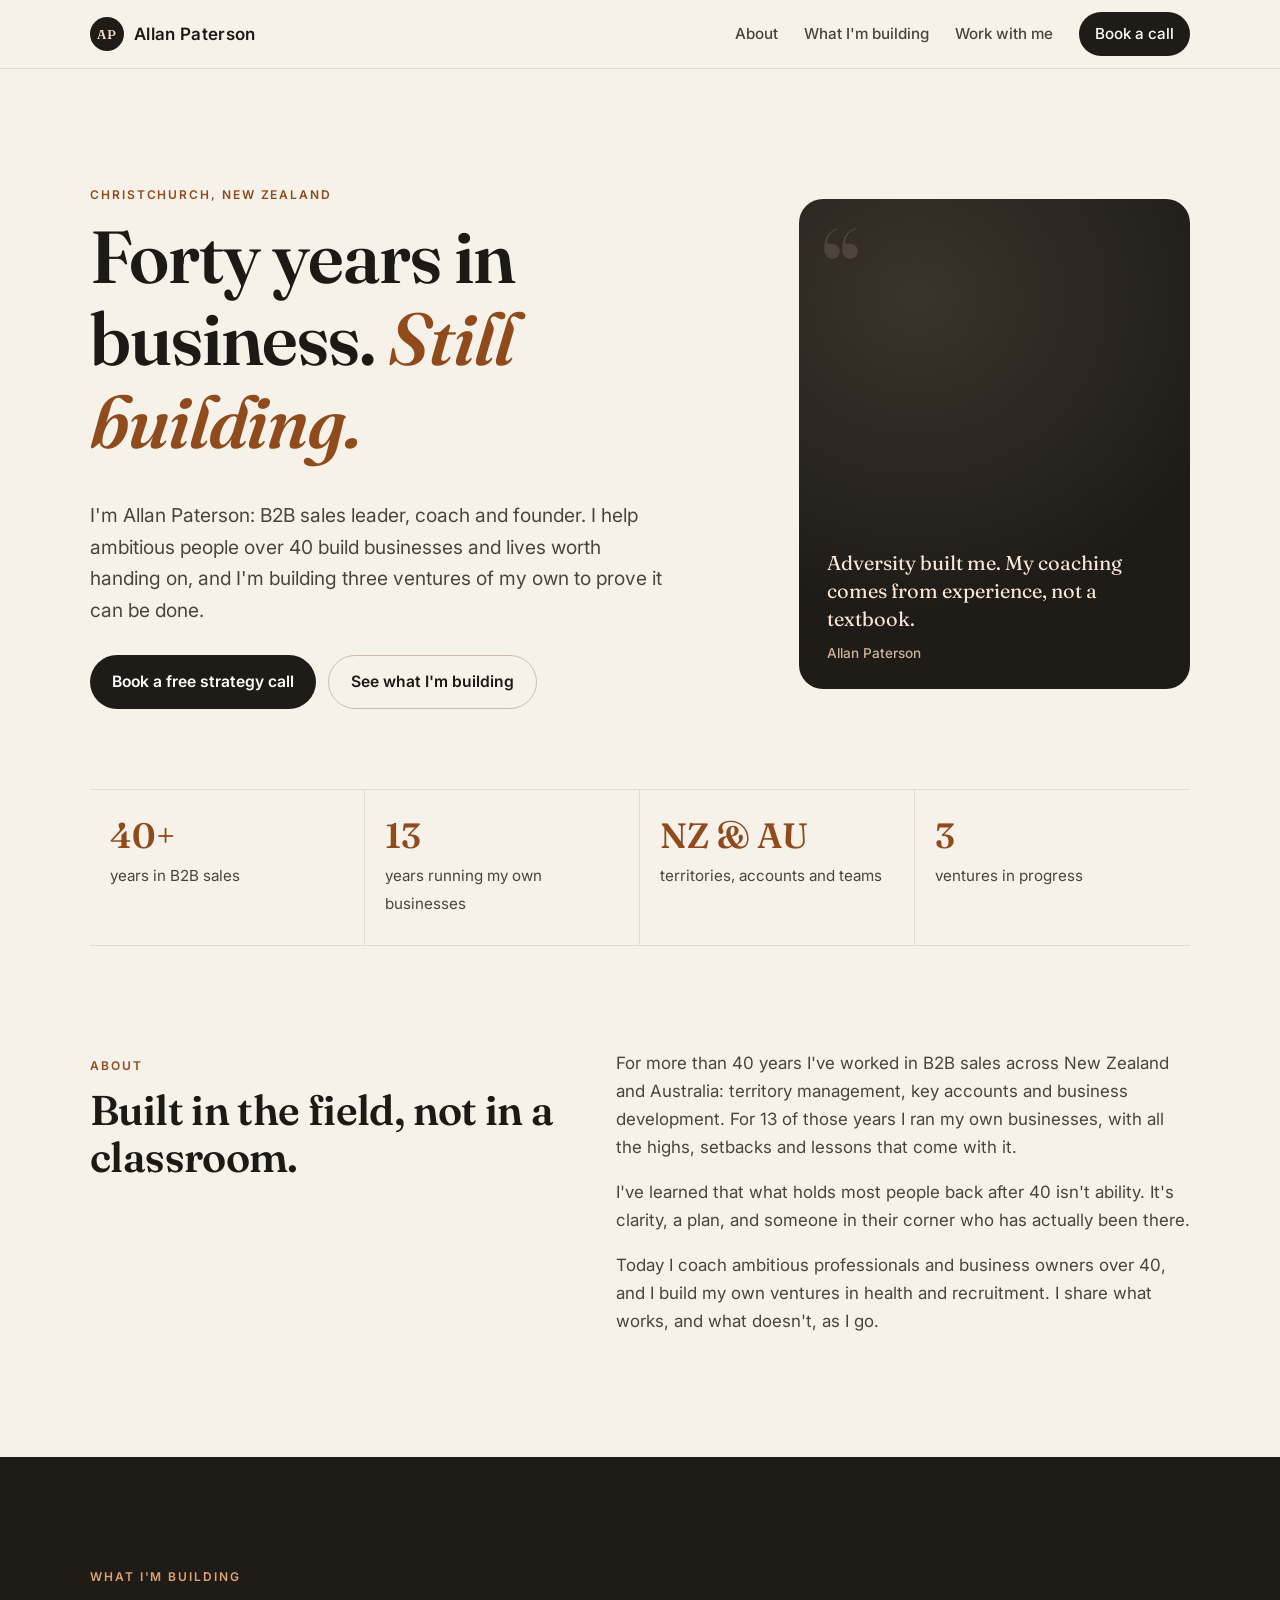
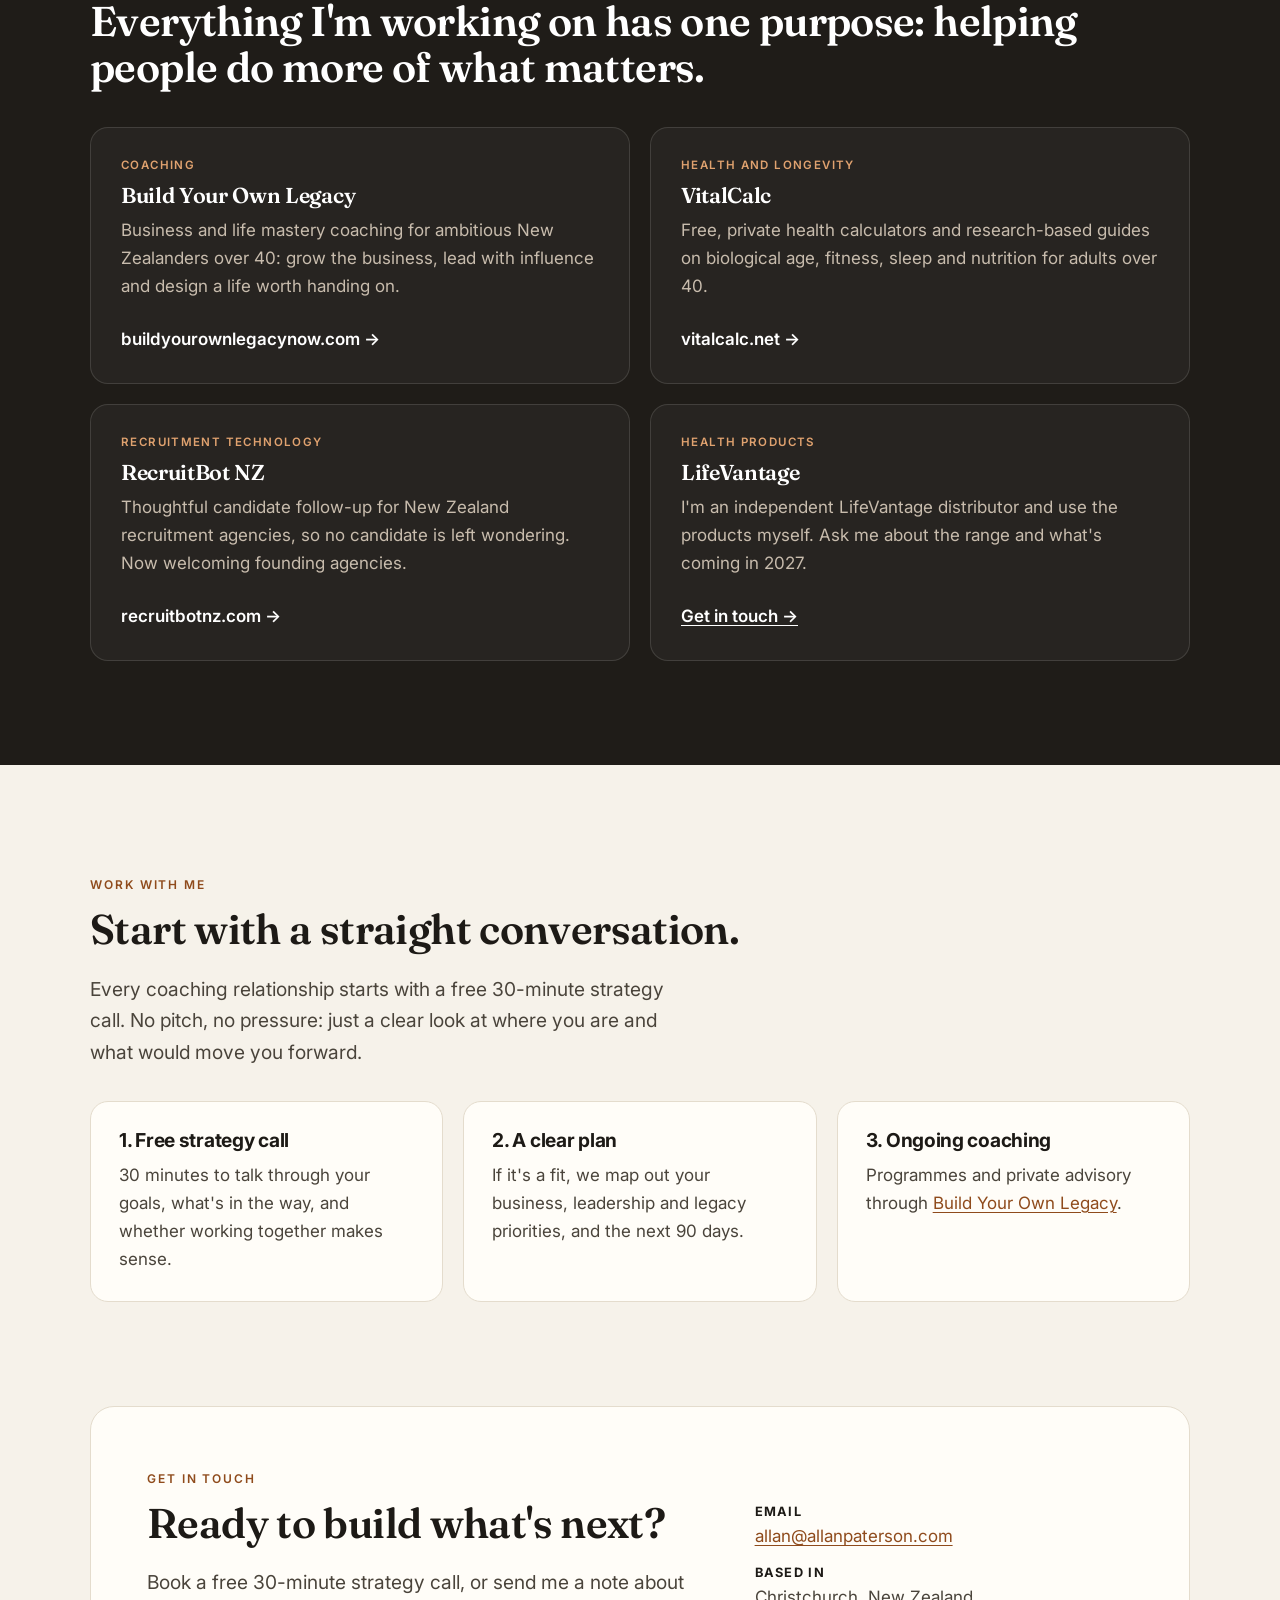
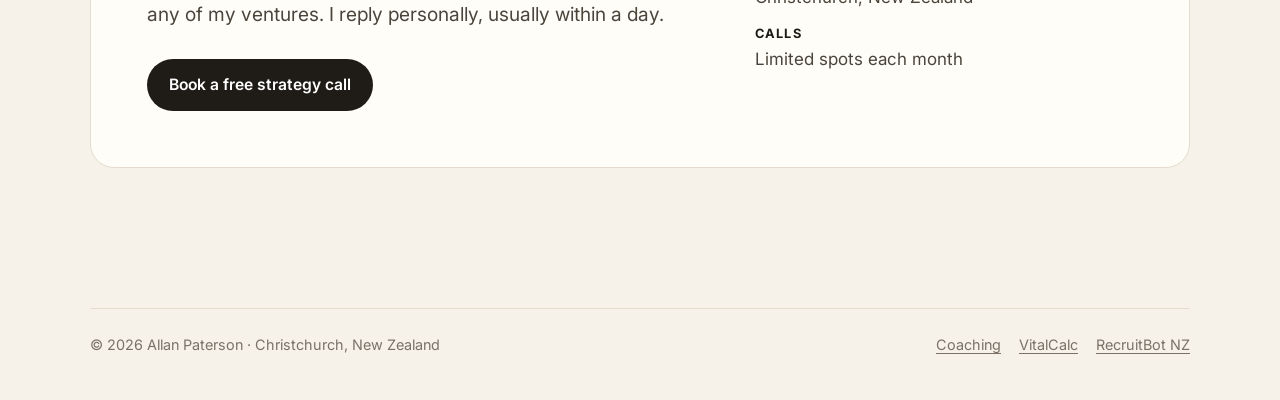
==== index.html @ 9b5fc326 "New personal hub site for allanpaterson.com Co-Authored-By: Claude Opus 5.5 <noreply@anthropic.com> " ====
<!doctype html>
<html lang="en-NZ">
<head>
  <meta charset="utf-8">
  <meta name="viewport" content="width=device-width, initial-scale=1">
  <title>Allan Paterson | Business Builder, Coach and Founder · Christchurch, NZ</title>
  <meta name="description" content="Allan Paterson: 40+ years in B2B sales across New Zealand and Australia. Coach and founder of Build Your Own Legacy, VitalCalc and RecruitBot NZ, based in Christchurch.">
  <link rel="canonical" href="https://allanpaterson.com/">
  <meta property="og:type" content="website">
  <meta property="og:title" content="Allan Paterson">
  <meta property="og:description" content="40+ years in business. Coach and founder of Build Your Own Legacy, VitalCalc and RecruitBot NZ.">
  <meta property="og:url" content="https://allanpaterson.com/">
  <meta name="theme-color" content="#1f1c18">
  <link rel="icon" href="/assets/favicon.svg" type="image/svg+xml">
  <link rel="preconnect" href="https://fonts.googleapis.com">
  <link rel="preconnect" href="https://fonts.gstatic.com" crossorigin>
  <link href="https://fonts.googleapis.com/css2?family=Fraunces:ital,opsz,wght@0,9..144,600;1,9..144,600&family=Inter:wght@400;500;600;700&display=swap" rel="stylesheet">
  <link rel="stylesheet" href="/assets/style.css">
  <script type="application/ld+json">{"@context":"https://schema.org","@type":"Person","name":"Allan Paterson","url":"https://allanpaterson.com/","jobTitle":"Business coach and founder","address":{"@type":"PostalAddress","addressLocality":"Christchurch","addressCountry":"NZ"},"sameAs":["https://buildyourownlegacynow.com/","https://vitalcalc.net/","https://recruitbotnz.com/"]}</script>
</head>
<body>
  <header class="head">
    <div class="wrap head-in">
      <a class="brand" href="/" aria-label="Allan Paterson home"><span class="mono">AP</span><span>Allan Paterson</span></a>
      <nav class="nav" aria-label="Main">
        <a href="#about">About</a>
        <a href="#ventures">What I'm building</a>
        <a href="#work">Work with me</a>
        <a class="btn btn-sm" href="#contact">Book a call</a>
      </nav>
    </div>
  </header>

  <main>
    <section class="hero">
      <div class="wrap hero-grid">
        <div>
          <span class="eyebrow">Christchurch, New Zealand</span>
          <h1>Forty years in business. <em>Still building.</em></h1>
          <p class="lede">I'm Allan Paterson: B2B sales leader, coach and founder. I help ambitious people over 40 build businesses and lives worth handing on, and I'm building three ventures of my own to prove it can be done.</p>
          <div class="ctas">
            <a class="btn" href="#contact">Book a free strategy call</a>
            <a class="btn btn-ghost" href="#ventures">See what I'm building</a>
          </div>
        </div>
        <div class="portrait" aria-hidden="true">
          <span class="big">“</span>
          <p>Adversity built me. My coaching comes from experience, not a textbook.</p>
          <small>Allan Paterson</small>
        </div>
      </div>
    </section>

    <div class="wrap">
      <div class="stats">
        <div class="stat"><b>40+</b><span>years in B2B sales</span></div>
        <div class="stat"><b>13</b><span>years running my own businesses</span></div>
        <div class="stat"><b>NZ &amp; AU</b><span>territories, accounts and teams</span></div>
        <div class="stat"><b>3</b><span>ventures in progress</span></div>
      </div>
    </div>

    <section class="section" id="about">
      <div class="wrap two">
        <div>
          <span class="eyebrow">About</span>
          <h2>Built in the field, not in a classroom.</h2>
        </div>
        <div class="prose">
          <p>For more than 40 years I've worked in B2B sales across New Zealand and Australia: territory management, key accounts and business development. For 13 of those years I ran my own businesses, with all the highs, setbacks and lessons that come with it.</p>
          <p>I've learned that what holds most people back after 40 isn't ability. It's clarity, a plan, and someone in their corner who has actually been there.</p>
          <p>Today I coach ambitious professionals and business owners over 40, and I build my own ventures in health and recruitment. I share what works, and what doesn't, as I go.</p>
        </div>
      </div>
    </section>

    <section class="section section-dark" id="ventures">
      <div class="wrap">
        <span class="eyebrow">What I'm building</span>
        <h2>Everything I'm working on has one purpose: helping people do more of what matters.</h2>
        <div class="ventures">
          <a class="venture" href="https://buildyourownlegacynow.com/" target="_blank" rel="noopener">
            <span class="tag">Coaching</span>
            <h3>Build Your Own Legacy</h3>
            <p>Business and life mastery coaching for ambitious New Zealanders over 40: grow the business, lead with influence and design a life worth handing on.</p>
            <span class="go">buildyourownlegacynow.com →</span>
          </a>
          <a class="venture" href="https://vitalcalc.net/" target="_blank" rel="noopener">
            <span class="tag">Health and longevity</span>
            <h3>VitalCalc</h3>
            <p>Free, private health calculators and research-based guides on biological age, fitness, sleep and nutrition for adults over 40.</p>
            <span class="go">vitalcalc.net →</span>
          </a>
          <a class="venture" href="https://recruitbotnz.com/" target="_blank" rel="noopener">
            <span class="tag">Recruitment technology</span>
            <h3>RecruitBot NZ</h3>
            <p>Thoughtful candidate follow-up for New Zealand recruitment agencies, so no candidate is left wondering. Now welcoming founding agencies.</p>
            <span class="go">recruitbotnz.com →</span>
          </a>
          <div class="venture">
            <span class="tag">Health products</span>
            <h3>LifeVantage</h3>
            <p>I'm an independent LifeVantage distributor and use the products myself. Ask me about the range and what's coming in 2027.</p>
            <a class="go" href="#contact" style="color:#fff">Get in touch →</a>
          </div>
        </div>
      </div>
    </section>

    <section class="section" id="work">
      <div class="wrap">
        <span class="eyebrow">Work with me</span>
        <h2>Start with a straight conversation.</h2>
        <p class="lede">Every coaching relationship starts with a free 30-minute strategy call. No pitch, no pressure: just a clear look at where you are and what would move you forward.</p>
        <div class="offers">
          <div class="offer"><h3>1. Free strategy call</h3><p>30 minutes to talk through your goals, what's in the way, and whether working together makes sense.</p></div>
          <div class="offer"><h3>2. A clear plan</h3><p>If it's a fit, we map out your business, leadership and legacy priorities, and the next 90 days.</p></div>
          <div class="offer"><h3>3. Ongoing coaching</h3><p>Programmes and private advisory through <a href="https://buildyourownlegacynow.com/" target="_blank" rel="noopener">Build Your Own Legacy</a>.</p></div>
        </div>
      </div>
    </section>

    <section class="section" id="contact" style="padding-top:0">
      <div class="wrap">
        <div class="contact">
          <div>
            <span class="eyebrow">Get in touch</span>
            <h2>Ready to build what's next?</h2>
            <p class="lede">Book a free 30-minute strategy call, or send me a note about any of my ventures. I reply personally, usually within a day.</p>
            <div class="ctas"><a class="btn" id="book-btn" href="mailto:allan@allanpaterson.com?subject=Strategy%20call">Book a free strategy call</a></div>
          </div>
          <ul>
            <li><b>Email</b><a href="mailto:allan@allanpaterson.com">allan@allanpaterson.com</a></li>
            <li><b>Based in</b>Christchurch, New Zealand</li>
            <li><b>Calls</b>Limited spots each month</li>
          </ul>
        </div>
      </div>
    </section>
  </main>

  <footer class="foot">
    <div class="wrap foot-in">
      <span>© <span id="yr">2026</span> Allan Paterson · Christchurch, New Zealand</span>
      <span><a href="https://buildyourownlegacynow.com/">Coaching</a><a href="https://vitalcalc.net/">VitalCalc</a><a href="https://recruitbotnz.com/">RecruitBot NZ</a></span>
    </div>
  </footer>
  <script>document.getElementById('yr').textContent = new Date().getFullYear();</script>
</body>
</html>
---- assets/style.css ----
:root {
  --paper: #f6f2ea;
  --card: #fffdf8;
  --ink: #1d1a16;
  --ink-soft: #4a443b;
  --muted: #7a7266;
  --line: #e4dccd;
  --copper: #b5652b;
  --copper-deep: #8f4b1c;
  --night: #1f1c18;
  --serif: "Fraunces", Georgia, serif;
  --sans: "Inter", system-ui, -apple-system, "Segoe UI", sans-serif;
}
*, *::before, *::after { box-sizing: border-box; }
html { scroll-behavior: smooth; -webkit-text-size-adjust: 100%; }
body { margin: 0; background: var(--paper); color: var(--ink); font: 400 17px/1.65 var(--sans); }
a { color: var(--copper-deep); text-underline-offset: 3px; }
img, svg { max-width: 100%; }
h1, h2, h3 { font-family: var(--serif); font-weight: 600; line-height: 1.12; letter-spacing: -.015em; margin: 0 0 .5em; }
h1 { font-size: clamp(2.6rem, 6.5vw, 4.6rem); }
h2 { font-size: clamp(1.8rem, 3.6vw, 2.6rem); }
h3 { font-size: 1.35rem; }
p { margin: 0 0 1em; }
:focus-visible { outline: 3px solid var(--copper); outline-offset: 2px; }
.wrap { width: min(1100px, 100% - 32px); margin-inline: auto; }
.eyebrow { display: inline-block; font: 600 .75rem var(--sans); letter-spacing: .16em; text-transform: uppercase; color: var(--copper-deep); margin-bottom: 14px; }

/* Header */
.head { position: sticky; top: 0; z-index: 5; background: rgba(246, 242, 234, .92); backdrop-filter: blur(10px); border-bottom: 1px solid var(--line); }
.head-in { display: flex; justify-content: space-between; align-items: center; min-height: 68px; gap: 16px; }
.brand { display: flex; align-items: center; gap: 10px; text-decoration: none; color: var(--ink); font-weight: 600; letter-spacing: .02em; }
.mono { width: 34px; height: 34px; border-radius: 50%; background: var(--night); color: #f3d9c2; display: grid; place-items: center; font: 600 .8rem var(--serif); letter-spacing: .04em; }
.nav { display: flex; gap: 26px; align-items: center; }
.nav a { color: var(--ink-soft); text-decoration: none; font-size: .95rem; font-weight: 500; }
.nav a:hover { color: var(--copper-deep); }
.btn { display: inline-flex; align-items: center; gap: 8px; background: var(--night); color: #fff; padding: 13px 22px; border-radius: 999px; text-decoration: none; font-weight: 600; font-size: .98rem; border: 0; transition: background .15s; }
.btn:hover { background: var(--copper-deep); color: #fff; }
.btn-sm { padding: 9px 16px; font-size: .9rem; }
.btn-ghost { background: transparent; color: var(--ink); border: 1.5px solid #cbbfa9; }
.btn-ghost:hover { background: var(--card); color: var(--ink); }
.nav .btn { color: #fff; }
@media (max-width: 760px) { .nav a:not(.btn) { display: none; } }

/* Hero */
.hero { padding: clamp(56px, 9vw, 110px) 0 clamp(48px, 7vw, 80px); }
.hero-grid { display: grid; grid-template-columns: 1.25fr .75fr; gap: 56px; align-items: center; }
.hero h1 em { font-style: italic; color: var(--copper-deep); }
.lede { font-size: 1.2rem; color: var(--ink-soft); max-width: 580px; }
.ctas { display: flex; flex-wrap: wrap; gap: 12px; margin-top: 28px; }
.portrait { aspect-ratio: 4 / 5; border-radius: 24px; background: radial-gradient(120% 90% at 30% 20%, #3a332b 0%, var(--night) 70%); color: #f3d9c2; display: flex; flex-direction: column; justify-content: flex-end; padding: 28px; position: relative; overflow: hidden; }
.portrait .big { font: 600 7rem/1 var(--serif); position: absolute; top: 22px; left: 24px; color: rgba(243, 217, 194, .14); }
.portrait p { margin: 0; font-family: var(--serif); font-size: 1.25rem; line-height: 1.4; color: #f6e7d8; }
.portrait small { display: block; margin-top: 12px; color: #c9b39c; font: 500 .85rem var(--sans); }
@media (max-width: 860px) { .hero-grid { grid-template-columns: 1fr; } .portrait { aspect-ratio: auto; min-height: 260px; } }

/* Stats */
.stats { display: grid; grid-template-columns: repeat(4, 1fr); border-block: 1px solid var(--line); }
.stat { padding: 28px 20px; border-right: 1px solid var(--line); }
.stat:last-child { border-right: 0; }
.stat b { display: block; font: 600 2.2rem/1 var(--serif); color: var(--copper-deep); margin-bottom: 8px; }
.stat span { color: var(--ink-soft); font-size: .95rem; }
@media (max-width: 760px) { .stats { grid-template-columns: 1fr 1fr; } .stat:nth-child(2) { border-right: 0; } .stat:nth-child(-n+2) { border-bottom: 1px solid var(--line); } }

/* Sections */
.section { padding: clamp(64px, 9vw, 104px) 0; }
.section-dark { background: var(--night); color: #e9dfd2; }
.section-dark h2, .section-dark h3 { color: #fff; }
.section-dark .eyebrow { color: #e0a26f; }
.two { display: grid; grid-template-columns: .9fr 1.1fr; gap: 56px; align-items: start; }
@media (max-width: 860px) { .two { grid-template-columns: 1fr; gap: 24px; } }
.prose p { color: var(--ink-soft); font-size: 1.06rem; }
blockquote { margin: 28px 0 0; padding: 0 0 0 22px; border-left: 3px solid var(--copper); font-family: var(--serif); font-size: 1.35rem; line-height: 1.45; color: var(--ink); }

/* Ventures */
.ventures { display: grid; grid-template-columns: repeat(2, 1fr); gap: 20px; margin-top: 36px; }
@media (max-width: 760px) { .ventures { grid-template-columns: 1fr; } }
.venture { background: rgba(255, 255, 255, .04); border: 1px solid rgba(255, 255, 255, .12); border-radius: 18px; padding: 30px; display: flex; flex-direction: column; text-decoration: none; color: #e9dfd2; transition: border-color .15s, transform .15s; }
a.venture:hover { border-color: #e0a26f; transform: translateY(-2px); color: #e9dfd2; }
.venture .tag { font: 600 .72rem var(--sans); letter-spacing: .12em; text-transform: uppercase; color: #e0a26f; margin-bottom: 12px; }
.venture h3 { margin-bottom: 8px; }
.venture p { color: #c8bcad; flex: 1; }
.venture .go { font-weight: 600; color: #fff; margin-top: 8px; }

/* Work with me */
.offers { display: grid; grid-template-columns: repeat(3, 1fr); gap: 20px; margin-top: 32px; }
@media (max-width: 860px) { .offers { grid-template-columns: 1fr; } }
.offer { background: var(--card); border: 1px solid var(--line); border-radius: 18px; padding: 28px; }
.offer h3 { font-size: 1.2rem; font-family: var(--sans); font-weight: 700; }
.offer p { color: var(--ink-soft); margin: 0; }

/* Contact */
.contact { background: var(--card); border: 1px solid var(--line); border-radius: 24px; padding: clamp(28px, 5vw, 56px); display: grid; grid-template-columns: 1.2fr .8fr; gap: 40px; align-items: center; }
@media (max-width: 860px) { .contact { grid-template-columns: 1fr; } }
.contact ul { list-style: none; padding: 0; margin: 0; display: grid; gap: 12px; }
.contact li { color: var(--ink-soft); }
.contact li b { color: var(--ink); display: block; font-size: .8rem; letter-spacing: .1em; text-transform: uppercase; }

.foot { padding: 36px 0 44px; color: var(--muted); font-size: .9rem; }
.foot-in { display: flex; justify-content: space-between; gap: 16px; flex-wrap: wrap; border-top: 1px solid var(--line); padding-top: 24px; }
.foot a { color: var(--muted); margin-left: 18px; }
.foot a:first-child { margin-left: 0; }
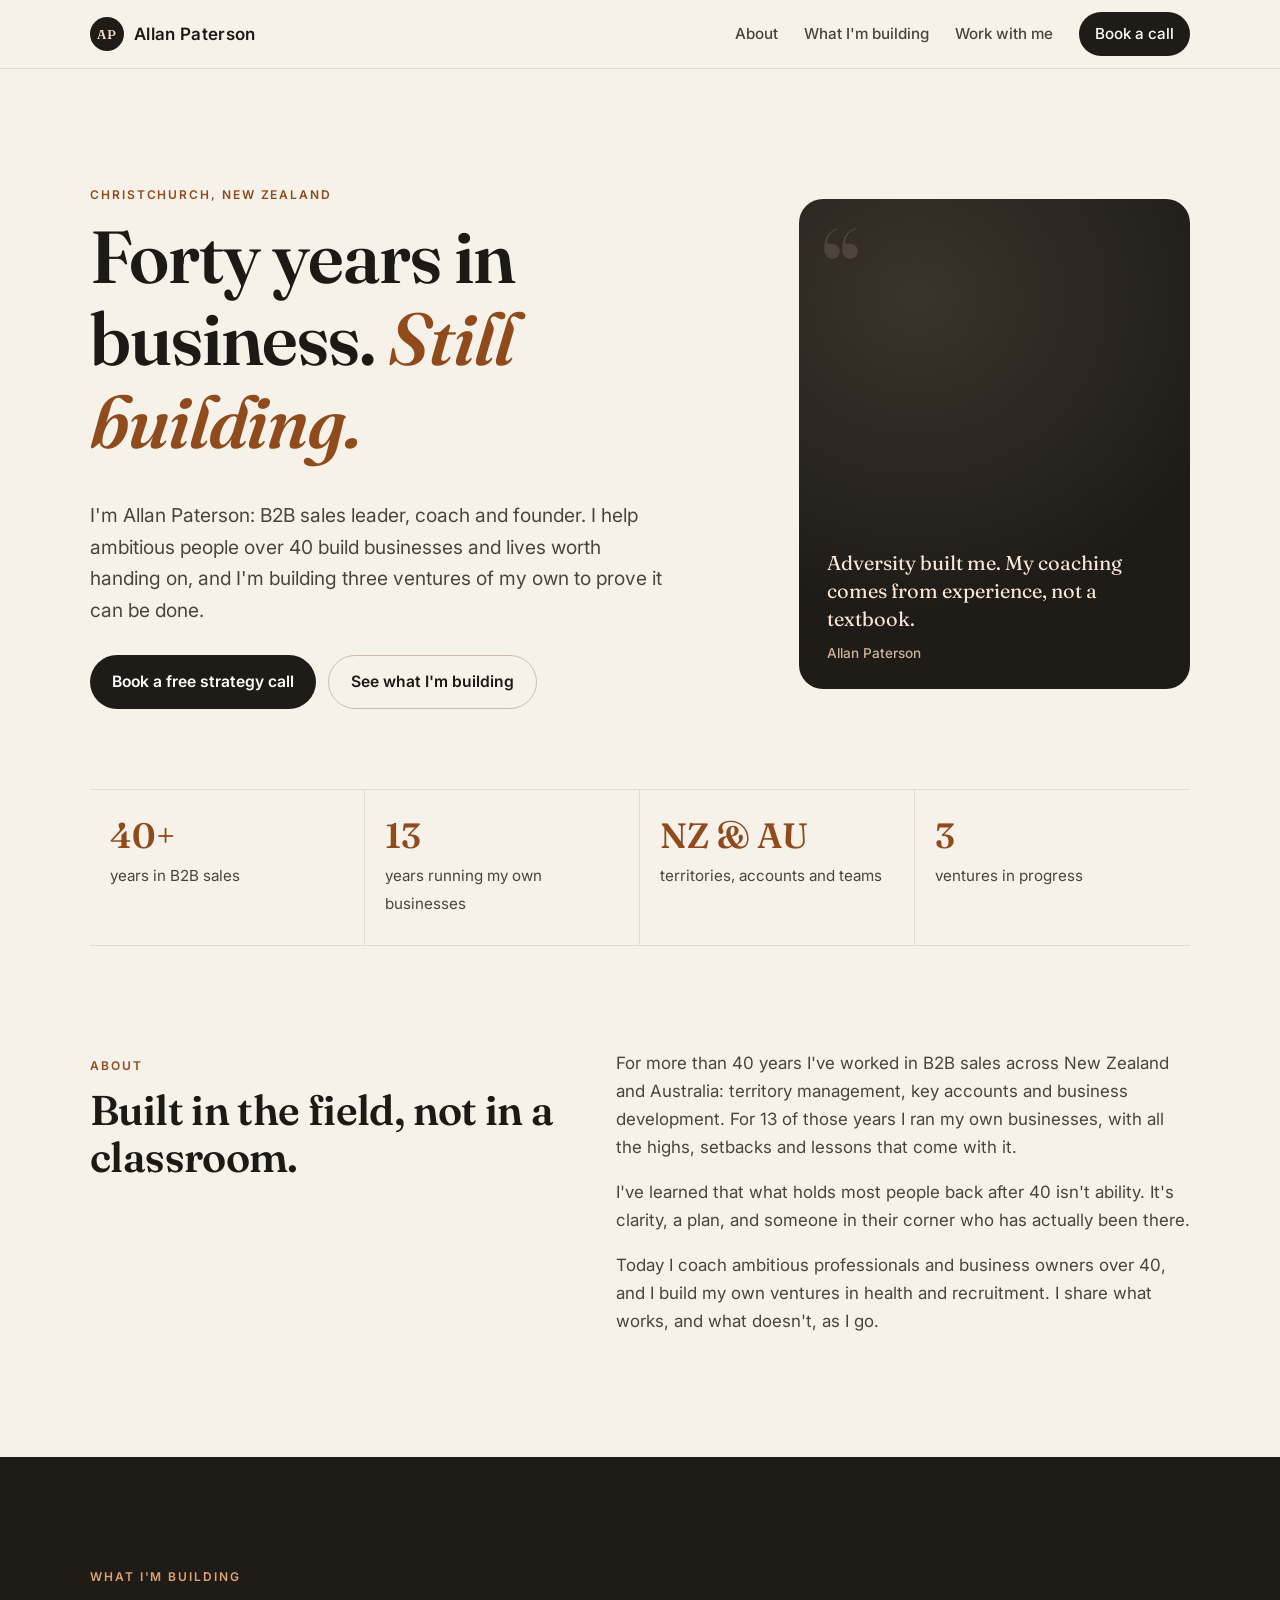
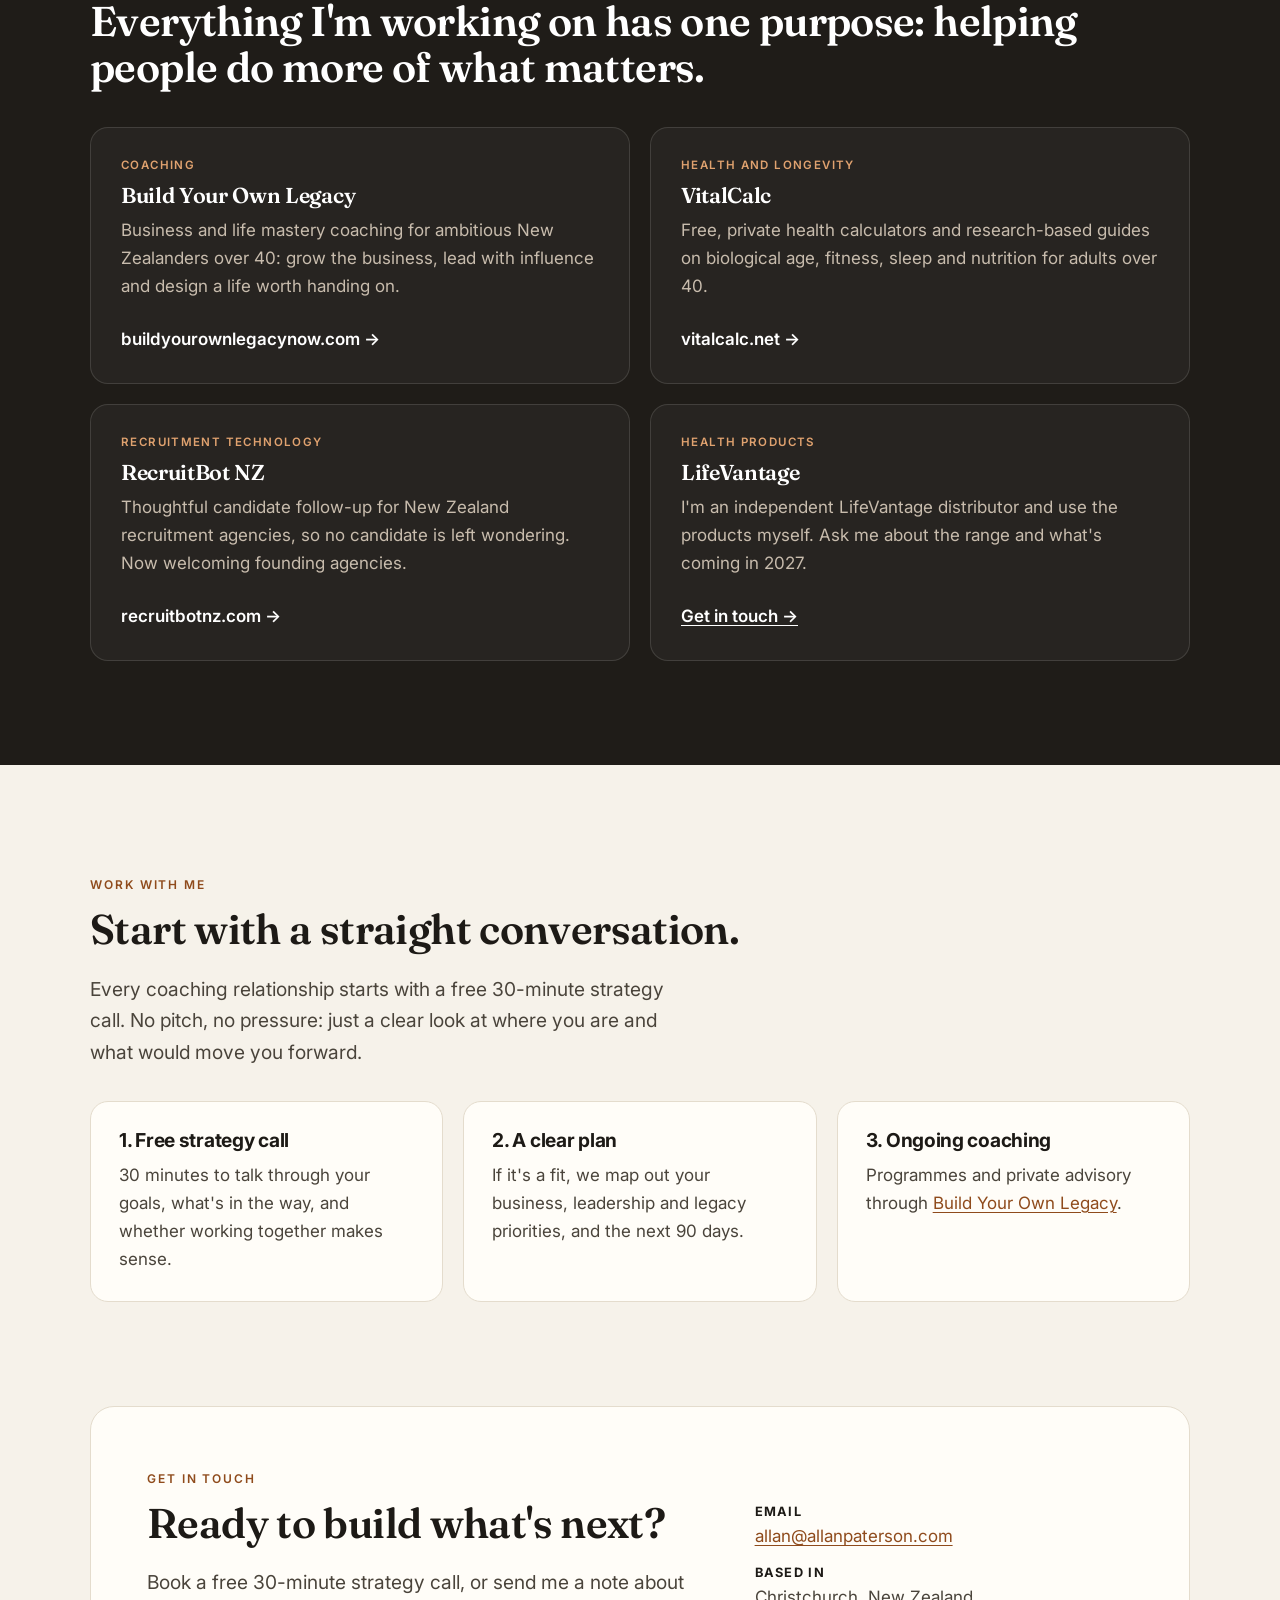
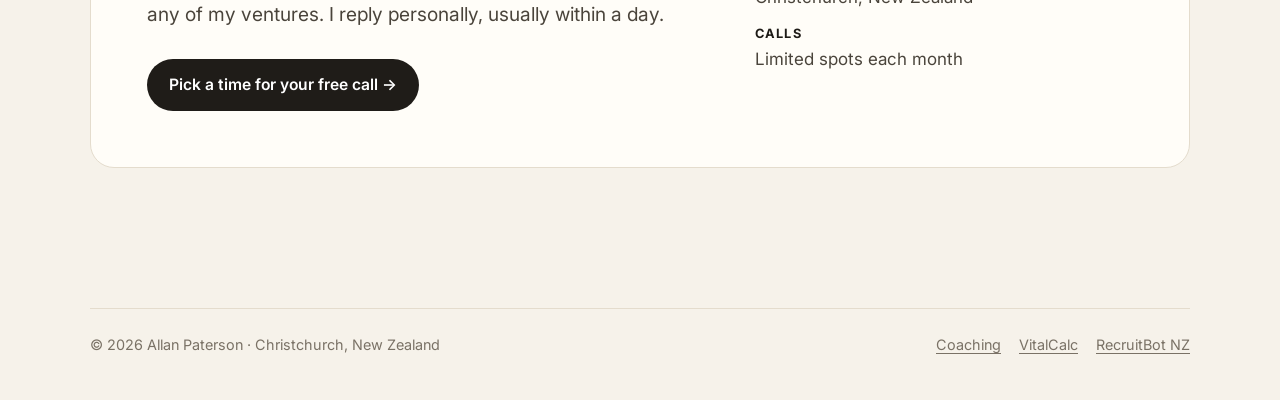
==== commit a2cac6dc: "Link booking button to Calendly strategy call Co-Authored-By: Claude Opus 5.5 <noreply@anthropic.com" ====
--- a/index.html
+++ b/index.html
@@ -127,7 +127,7 @@
             <span class="eyebrow">Get in touch</span>
             <h2>Ready to build what's next?</h2>
             <p class="lede">Book a free 30-minute strategy call, or send me a note about any of my ventures. I reply personally, usually within a day.</p>
-            <div class="ctas"><a class="btn" id="book-btn" href="mailto:allan@allanpaterson.com?subject=Strategy%20call">Book a free strategy call</a></div>
+            <div class="ctas"><a class="btn" id="book-btn" href="https://calendly.com/allan-ksm/strategy-call" target="_blank" rel="noopener">Pick a time for your free call →</a></div>
           </div>
           <ul>
             <li><b>Email</b><a href="mailto:allan@allanpaterson.com">allan@allanpaterson.com</a></li>
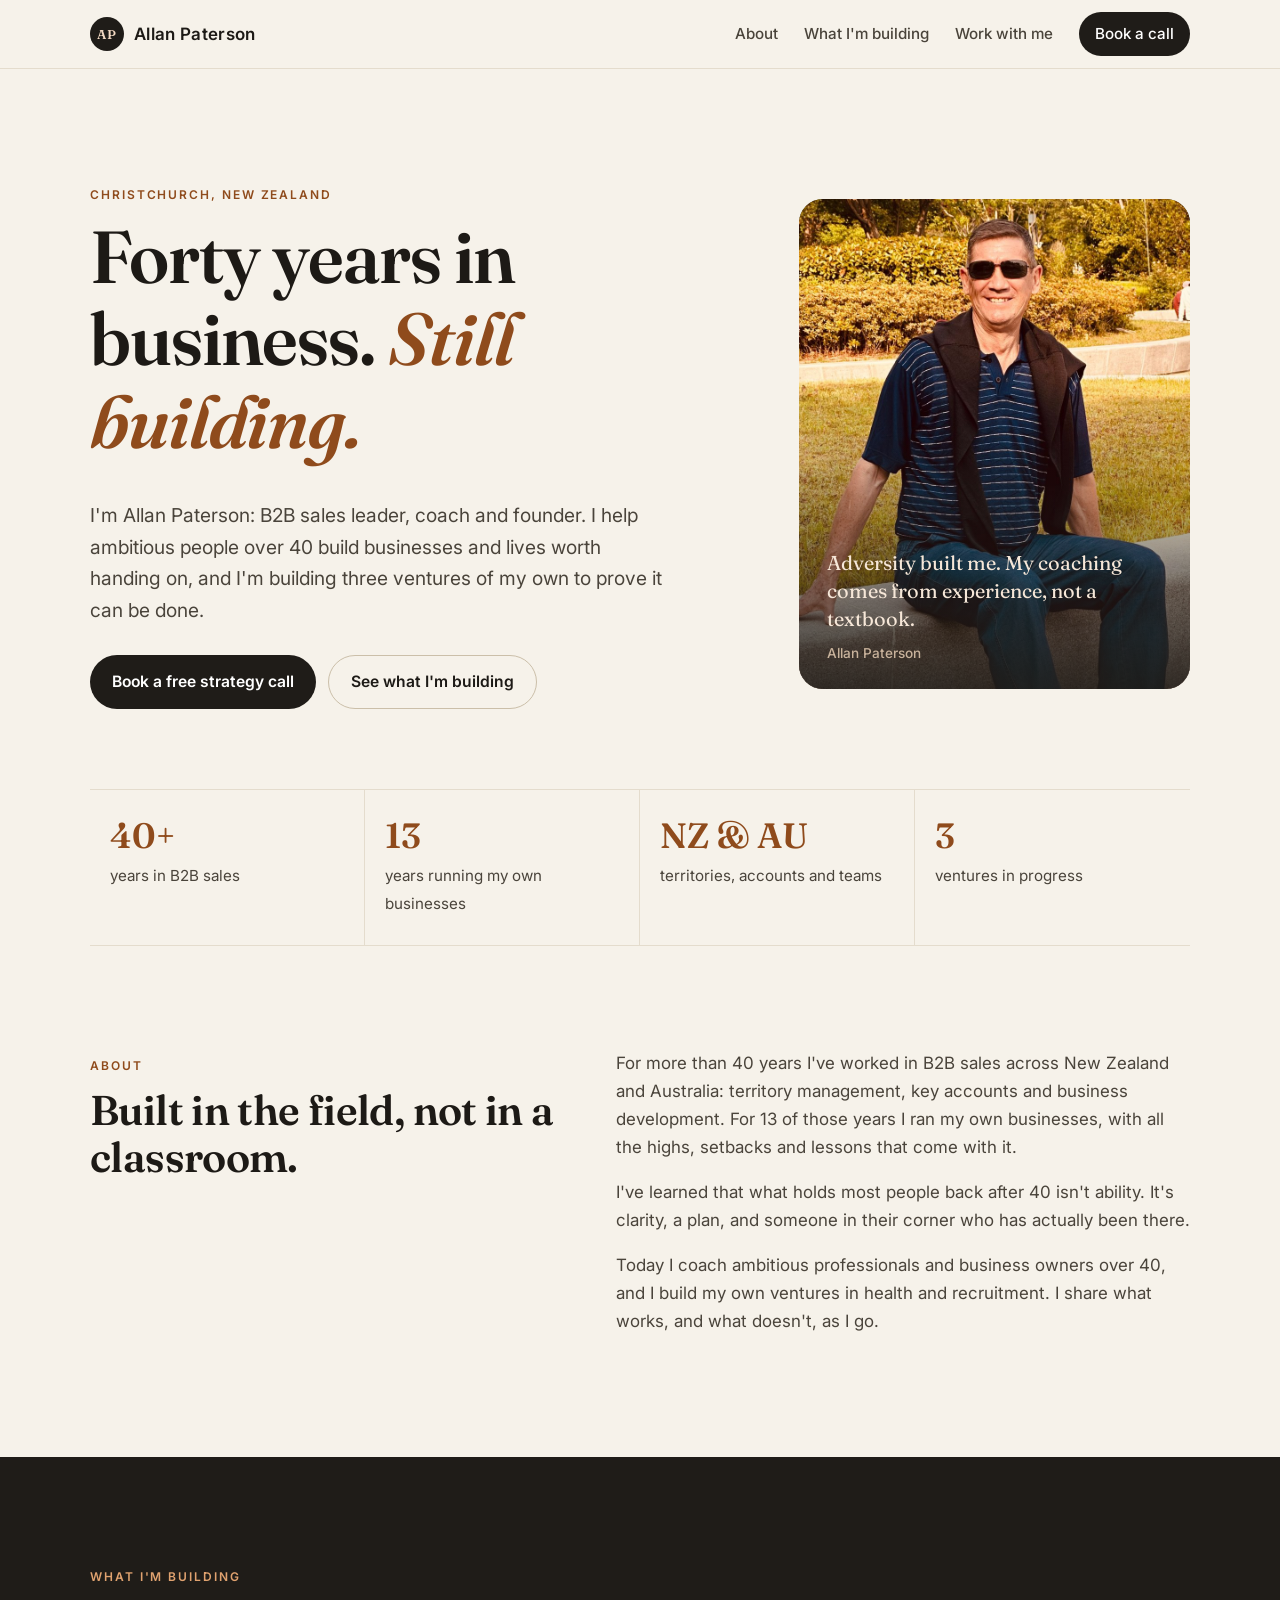
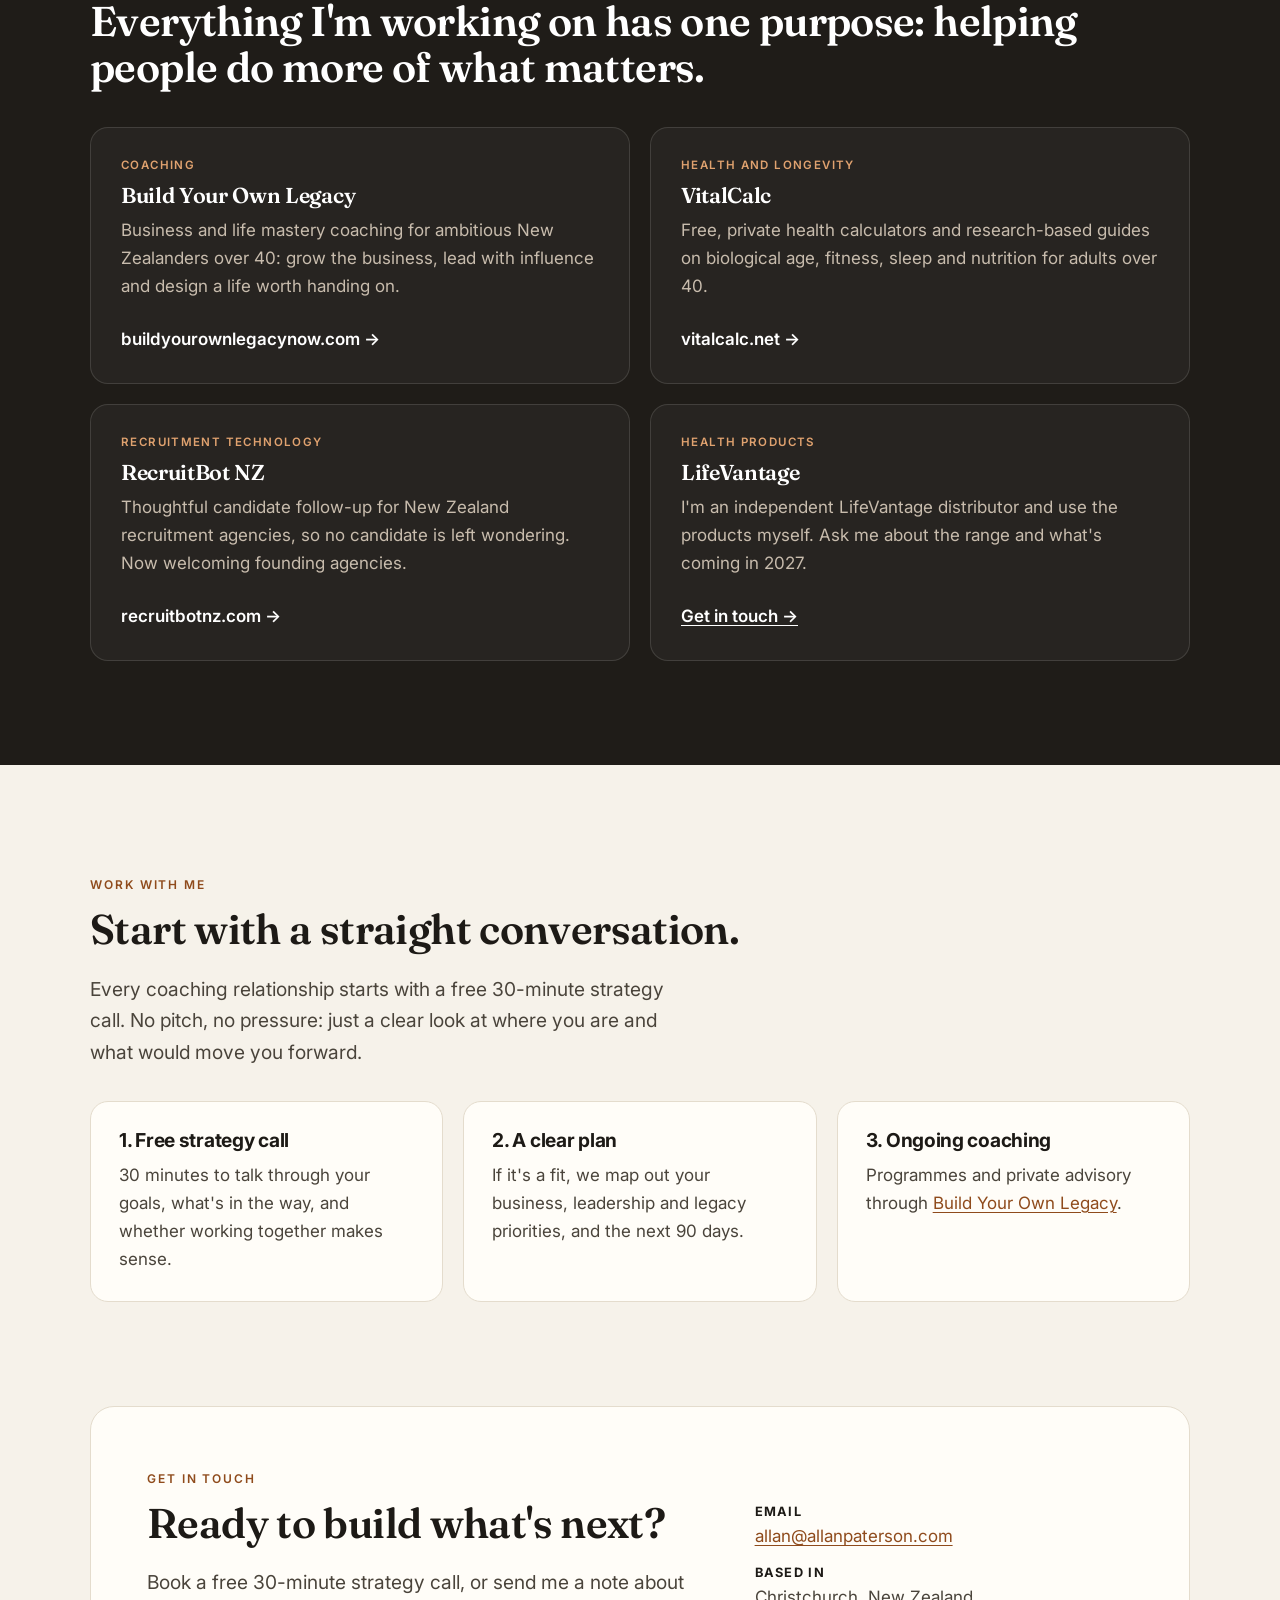
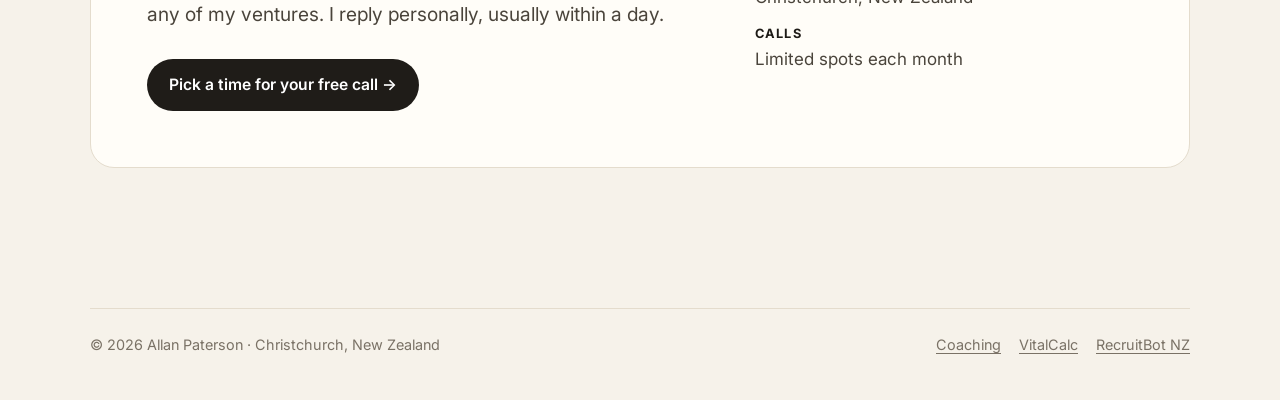
==== commit 2729adce: "Add Allan's photo to hero; tidy mobile stats Co-Authored-By: Claude Opus 5.5 <noreply@anthropic.com>" ====
--- a/index.html
+++ b/index.html
@@ -10,6 +10,8 @@
   <meta property="og:title" content="Allan Paterson">
   <meta property="og:description" content="40+ years in business. Coach and founder of Build Your Own Legacy, VitalCalc and RecruitBot NZ.">
   <meta property="og:url" content="https://allanpaterson.com/">
+  <meta property="og:image" content="https://allanpaterson.com/assets/og.png">
+  <meta name="twitter:card" content="summary_large_image">
   <meta name="theme-color" content="#1f1c18">
   <link rel="icon" href="/assets/favicon.svg" type="image/svg+xml">
   <link rel="preconnect" href="https://fonts.googleapis.com">
@@ -43,8 +45,8 @@
             <a class="btn btn-ghost" href="#ventures">See what I'm building</a>
           </div>
         </div>
-        <div class="portrait" aria-hidden="true">
-          <span class="big">“</span>
+        <div class="portrait">
+          <img src="/assets/allan.jpg" alt="Allan Paterson smiling, sitting outdoors in a park" width="880" height="1100">
           <p>Adversity built me. My coaching comes from experience, not a textbook.</p>
           <small>Allan Paterson</small>
         </div>
--- a/assets/style.css
+++ b/assets/style.css
@@ -48,10 +48,12 @@
 .lede { font-size: 1.2rem; color: var(--ink-soft); max-width: 580px; }
 .ctas { display: flex; flex-wrap: wrap; gap: 12px; margin-top: 28px; }
 .portrait { aspect-ratio: 4 / 5; border-radius: 24px; background: radial-gradient(120% 90% at 30% 20%, #3a332b 0%, var(--night) 70%); color: #f3d9c2; display: flex; flex-direction: column; justify-content: flex-end; padding: 28px; position: relative; overflow: hidden; }
-.portrait .big { font: 600 7rem/1 var(--serif); position: absolute; top: 22px; left: 24px; color: rgba(243, 217, 194, .14); }
+.portrait img { position: absolute; inset: 0; width: 100%; height: 100%; object-fit: cover; object-position: 50% 20%; }
+.portrait::after { content: ""; position: absolute; inset: 0; background: linear-gradient(180deg, rgba(31, 28, 24, 0) 45%, rgba(31, 28, 24, .88) 100%); }
+.portrait p, .portrait small { position: relative; z-index: 1; }
 .portrait p { margin: 0; font-family: var(--serif); font-size: 1.25rem; line-height: 1.4; color: #f6e7d8; }
 .portrait small { display: block; margin-top: 12px; color: #c9b39c; font: 500 .85rem var(--sans); }
-@media (max-width: 860px) { .hero-grid { grid-template-columns: 1fr; } .portrait { aspect-ratio: auto; min-height: 260px; } }
+@media (max-width: 860px) { .hero-grid { grid-template-columns: 1fr; } .portrait { aspect-ratio: 4 / 5; max-width: 460px; } }
 
 /* Stats */
 .stats { display: grid; grid-template-columns: repeat(4, 1fr); border-block: 1px solid var(--line); }
@@ -99,3 +101,4 @@
 .foot-in { display: flex; justify-content: space-between; gap: 16px; flex-wrap: wrap; border-top: 1px solid var(--line); padding-top: 24px; }
 .foot a { color: var(--muted); margin-left: 18px; }
 .foot a:first-child { margin-left: 0; }
+@media (max-width: 760px) { .stat b { font-size: 1.7rem; } .stat { padding: 22px 16px; } }
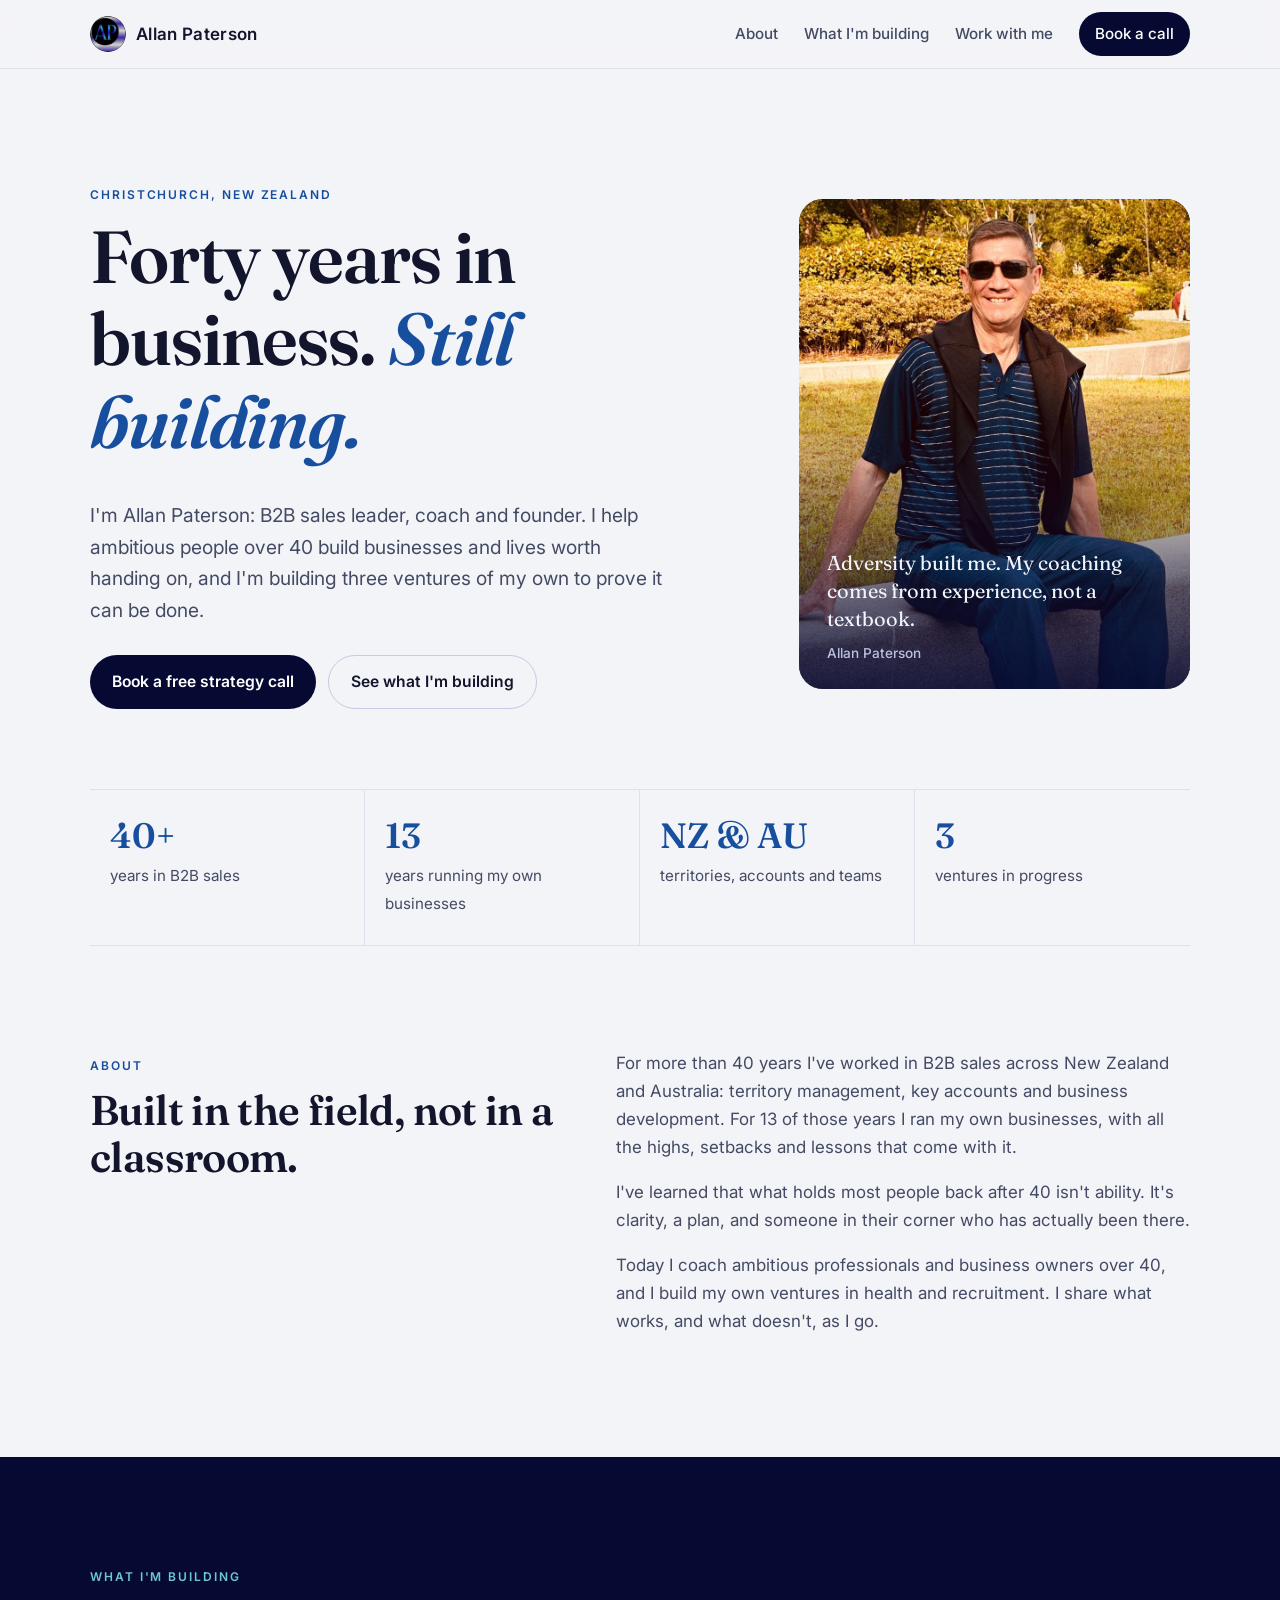
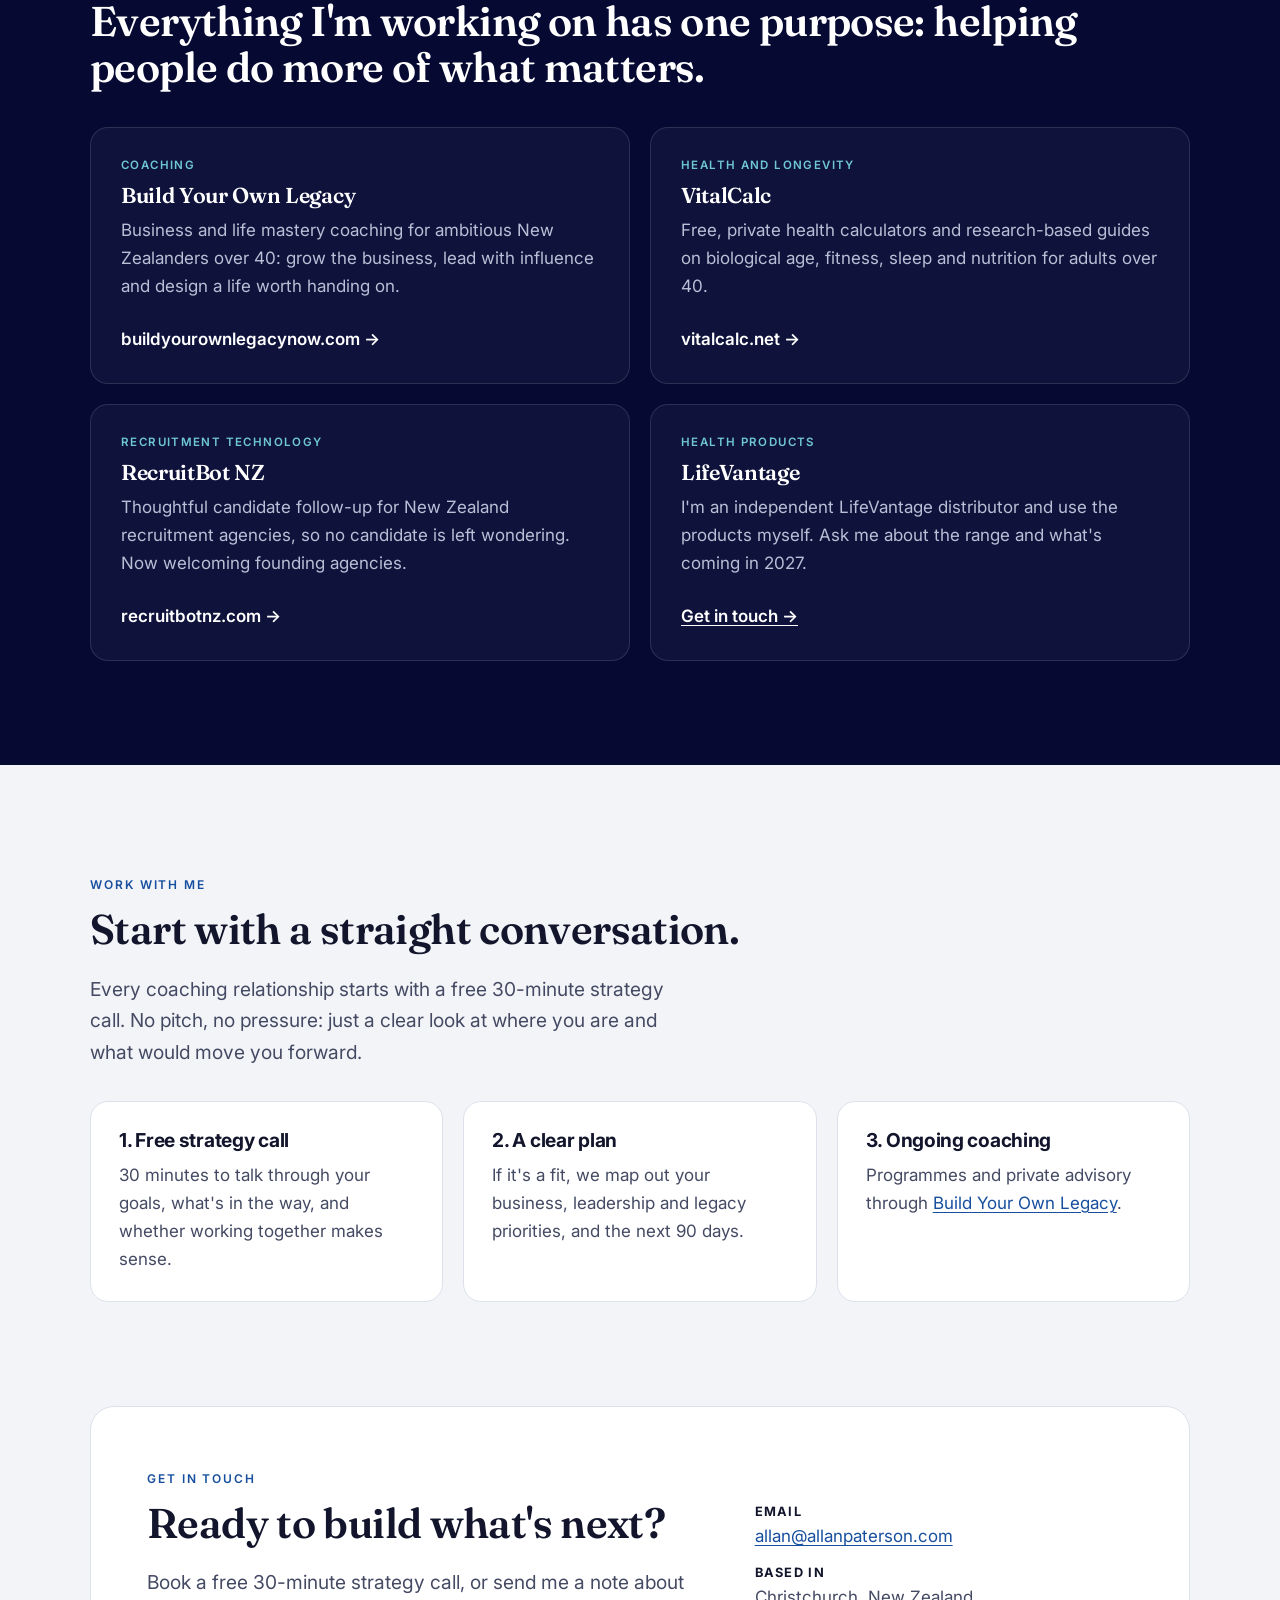
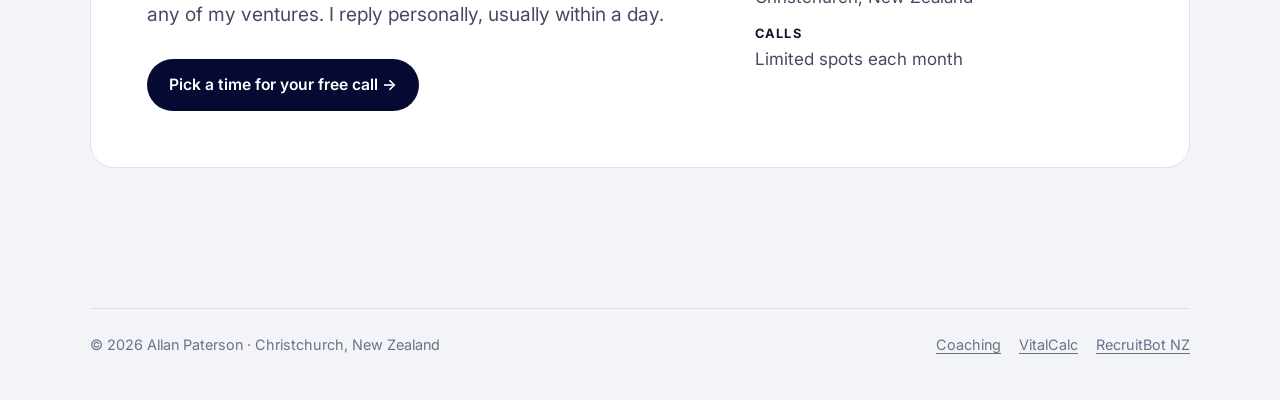
==== commit 0fae7821: "Rebrand to Allan's AP logo colours (navy and blue); real logo, favicon, share image Co-Authored-By: " ====
--- a/index.html
+++ b/index.html
@@ -12,8 +12,9 @@
   <meta property="og:url" content="https://allanpaterson.com/">
   <meta property="og:image" content="https://allanpaterson.com/assets/og.png">
   <meta name="twitter:card" content="summary_large_image">
-  <meta name="theme-color" content="#1f1c18">
-  <link rel="icon" href="/assets/favicon.svg" type="image/svg+xml">
+  <meta name="theme-color" content="#060a33">
+  <link rel="icon" href="/assets/favicon.png" type="image/png">
+  <link rel="apple-touch-icon" href="/assets/apple-touch-icon.png">
   <link rel="preconnect" href="https://fonts.googleapis.com">
   <link rel="preconnect" href="https://fonts.gstatic.com" crossorigin>
   <link href="https://fonts.googleapis.com/css2?family=Fraunces:ital,opsz,wght@0,9..144,600;1,9..144,600&family=Inter:wght@400;500;600;700&display=swap" rel="stylesheet">
@@ -23,7 +24,7 @@
 <body>
   <header class="head">
     <div class="wrap head-in">
-      <a class="brand" href="/" aria-label="Allan Paterson home"><span class="mono">AP</span><span>Allan Paterson</span></a>
+      <a class="brand" href="/" aria-label="Allan Paterson home"><img src="/assets/ap-mark.png" alt="" width="36" height="36"><span>Allan Paterson</span></a>
       <nav class="nav" aria-label="Main">
         <a href="#about">About</a>
         <a href="#ventures">What I'm building</a>
--- a/assets/style.css
+++ b/assets/style.css
@@ -1,13 +1,13 @@
 :root {
-  --paper: #f6f2ea;
-  --card: #fffdf8;
-  --ink: #1d1a16;
-  --ink-soft: #4a443b;
-  --muted: #7a7266;
-  --line: #e4dccd;
-  --copper: #b5652b;
-  --copper-deep: #8f4b1c;
-  --night: #1f1c18;
+  --paper: #f3f4f8;
+  --card: #ffffff;
+  --ink: #12152b;
+  --ink-soft: #444a63;
+  --muted: #6b7189;
+  --line: #dde1ec;
+  --copper: #1f64c4;
+  --copper-deep: #174f9e;
+  --night: #060a33;
   --serif: "Fraunces", Georgia, serif;
   --sans: "Inter", system-ui, -apple-system, "Segoe UI", sans-serif;
 }
@@ -26,17 +26,17 @@
 .eyebrow { display: inline-block; font: 600 .75rem var(--sans); letter-spacing: .16em; text-transform: uppercase; color: var(--copper-deep); margin-bottom: 14px; }
 
 /* Header */
-.head { position: sticky; top: 0; z-index: 5; background: rgba(246, 242, 234, .92); backdrop-filter: blur(10px); border-bottom: 1px solid var(--line); }
+.head { position: sticky; top: 0; z-index: 5; background: rgba(243, 244, 248, .92); backdrop-filter: blur(10px); border-bottom: 1px solid var(--line); }
 .head-in { display: flex; justify-content: space-between; align-items: center; min-height: 68px; gap: 16px; }
 .brand { display: flex; align-items: center; gap: 10px; text-decoration: none; color: var(--ink); font-weight: 600; letter-spacing: .02em; }
-.mono { width: 34px; height: 34px; border-radius: 50%; background: var(--night); color: #f3d9c2; display: grid; place-items: center; font: 600 .8rem var(--serif); letter-spacing: .04em; }
+.mono { width: 34px; height: 34px; border-radius: 50%; background: var(--night); color: #d9d6bd; display: grid; place-items: center; font: 600 .8rem var(--serif); letter-spacing: .04em; }
 .nav { display: flex; gap: 26px; align-items: center; }
 .nav a { color: var(--ink-soft); text-decoration: none; font-size: .95rem; font-weight: 500; }
 .nav a:hover { color: var(--copper-deep); }
 .btn { display: inline-flex; align-items: center; gap: 8px; background: var(--night); color: #fff; padding: 13px 22px; border-radius: 999px; text-decoration: none; font-weight: 600; font-size: .98rem; border: 0; transition: background .15s; }
 .btn:hover { background: var(--copper-deep); color: #fff; }
 .btn-sm { padding: 9px 16px; font-size: .9rem; }
-.btn-ghost { background: transparent; color: var(--ink); border: 1.5px solid #cbbfa9; }
+.btn-ghost { background: transparent; color: var(--ink); border: 1.5px solid #c5cbe0; }
 .btn-ghost:hover { background: var(--card); color: var(--ink); }
 .nav .btn { color: #fff; }
 @media (max-width: 760px) { .nav a:not(.btn) { display: none; } }
@@ -47,12 +47,12 @@
 .hero h1 em { font-style: italic; color: var(--copper-deep); }
 .lede { font-size: 1.2rem; color: var(--ink-soft); max-width: 580px; }
 .ctas { display: flex; flex-wrap: wrap; gap: 12px; margin-top: 28px; }
-.portrait { aspect-ratio: 4 / 5; border-radius: 24px; background: radial-gradient(120% 90% at 30% 20%, #3a332b 0%, var(--night) 70%); color: #f3d9c2; display: flex; flex-direction: column; justify-content: flex-end; padding: 28px; position: relative; overflow: hidden; }
+.portrait { aspect-ratio: 4 / 5; border-radius: 24px; background: radial-gradient(120% 90% at 30% 20%, #1a2160 0%, var(--night) 70%); color: #d9d6bd; display: flex; flex-direction: column; justify-content: flex-end; padding: 28px; position: relative; overflow: hidden; }
 .portrait img { position: absolute; inset: 0; width: 100%; height: 100%; object-fit: cover; object-position: 50% 20%; }
-.portrait::after { content: ""; position: absolute; inset: 0; background: linear-gradient(180deg, rgba(31, 28, 24, 0) 45%, rgba(31, 28, 24, .88) 100%); }
+.portrait::after { content: ""; position: absolute; inset: 0; background: linear-gradient(180deg, rgba(6, 10, 51, 0) 45%, rgba(6, 10, 51, .88) 100%); }
 .portrait p, .portrait small { position: relative; z-index: 1; }
-.portrait p { margin: 0; font-family: var(--serif); font-size: 1.25rem; line-height: 1.4; color: #f6e7d8; }
-.portrait small { display: block; margin-top: 12px; color: #c9b39c; font: 500 .85rem var(--sans); }
+.portrait p { margin: 0; font-family: var(--serif); font-size: 1.25rem; line-height: 1.4; color: #f2f4fb; }
+.portrait small { display: block; margin-top: 12px; color: #b9c3e0; font: 500 .85rem var(--sans); }
 @media (max-width: 860px) { .hero-grid { grid-template-columns: 1fr; } .portrait { aspect-ratio: 4 / 5; max-width: 460px; } }
 
 /* Stats */
@@ -65,9 +65,9 @@
 
 /* Sections */
 .section { padding: clamp(64px, 9vw, 104px) 0; }
-.section-dark { background: var(--night); color: #e9dfd2; }
+.section-dark { background: var(--night); color: #dfe3f0; }
 .section-dark h2, .section-dark h3 { color: #fff; }
-.section-dark .eyebrow { color: #e0a26f; }
+.section-dark .eyebrow { color: #6fc7d6; }
 .two { display: grid; grid-template-columns: .9fr 1.1fr; gap: 56px; align-items: start; }
 @media (max-width: 860px) { .two { grid-template-columns: 1fr; gap: 24px; } }
 .prose p { color: var(--ink-soft); font-size: 1.06rem; }
@@ -76,11 +76,11 @@
 /* Ventures */
 .ventures { display: grid; grid-template-columns: repeat(2, 1fr); gap: 20px; margin-top: 36px; }
 @media (max-width: 760px) { .ventures { grid-template-columns: 1fr; } }
-.venture { background: rgba(255, 255, 255, .04); border: 1px solid rgba(255, 255, 255, .12); border-radius: 18px; padding: 30px; display: flex; flex-direction: column; text-decoration: none; color: #e9dfd2; transition: border-color .15s, transform .15s; }
-a.venture:hover { border-color: #e0a26f; transform: translateY(-2px); color: #e9dfd2; }
-.venture .tag { font: 600 .72rem var(--sans); letter-spacing: .12em; text-transform: uppercase; color: #e0a26f; margin-bottom: 12px; }
+.venture { background: rgba(255, 255, 255, .04); border: 1px solid rgba(255, 255, 255, .12); border-radius: 18px; padding: 30px; display: flex; flex-direction: column; text-decoration: none; color: #dfe3f0; transition: border-color .15s, transform .15s; }
+a.venture:hover { border-color: #6fc7d6; transform: translateY(-2px); color: #dfe3f0; }
+.venture .tag { font: 600 .72rem var(--sans); letter-spacing: .12em; text-transform: uppercase; color: #6fc7d6; margin-bottom: 12px; }
 .venture h3 { margin-bottom: 8px; }
-.venture p { color: #c8bcad; flex: 1; }
+.venture p { color: #b8bfd6; flex: 1; }
 .venture .go { font-weight: 600; color: #fff; margin-top: 8px; }
 
 /* Work with me */
@@ -102,3 +102,5 @@
 .foot a { color: var(--muted); margin-left: 18px; }
 .foot a:first-child { margin-left: 0; }
 @media (max-width: 760px) { .stat b { font-size: 1.7rem; } .stat { padding: 22px 16px; } }
+
+.brand img { width: 36px; height: 36px; border-radius: 50%; display: block; }
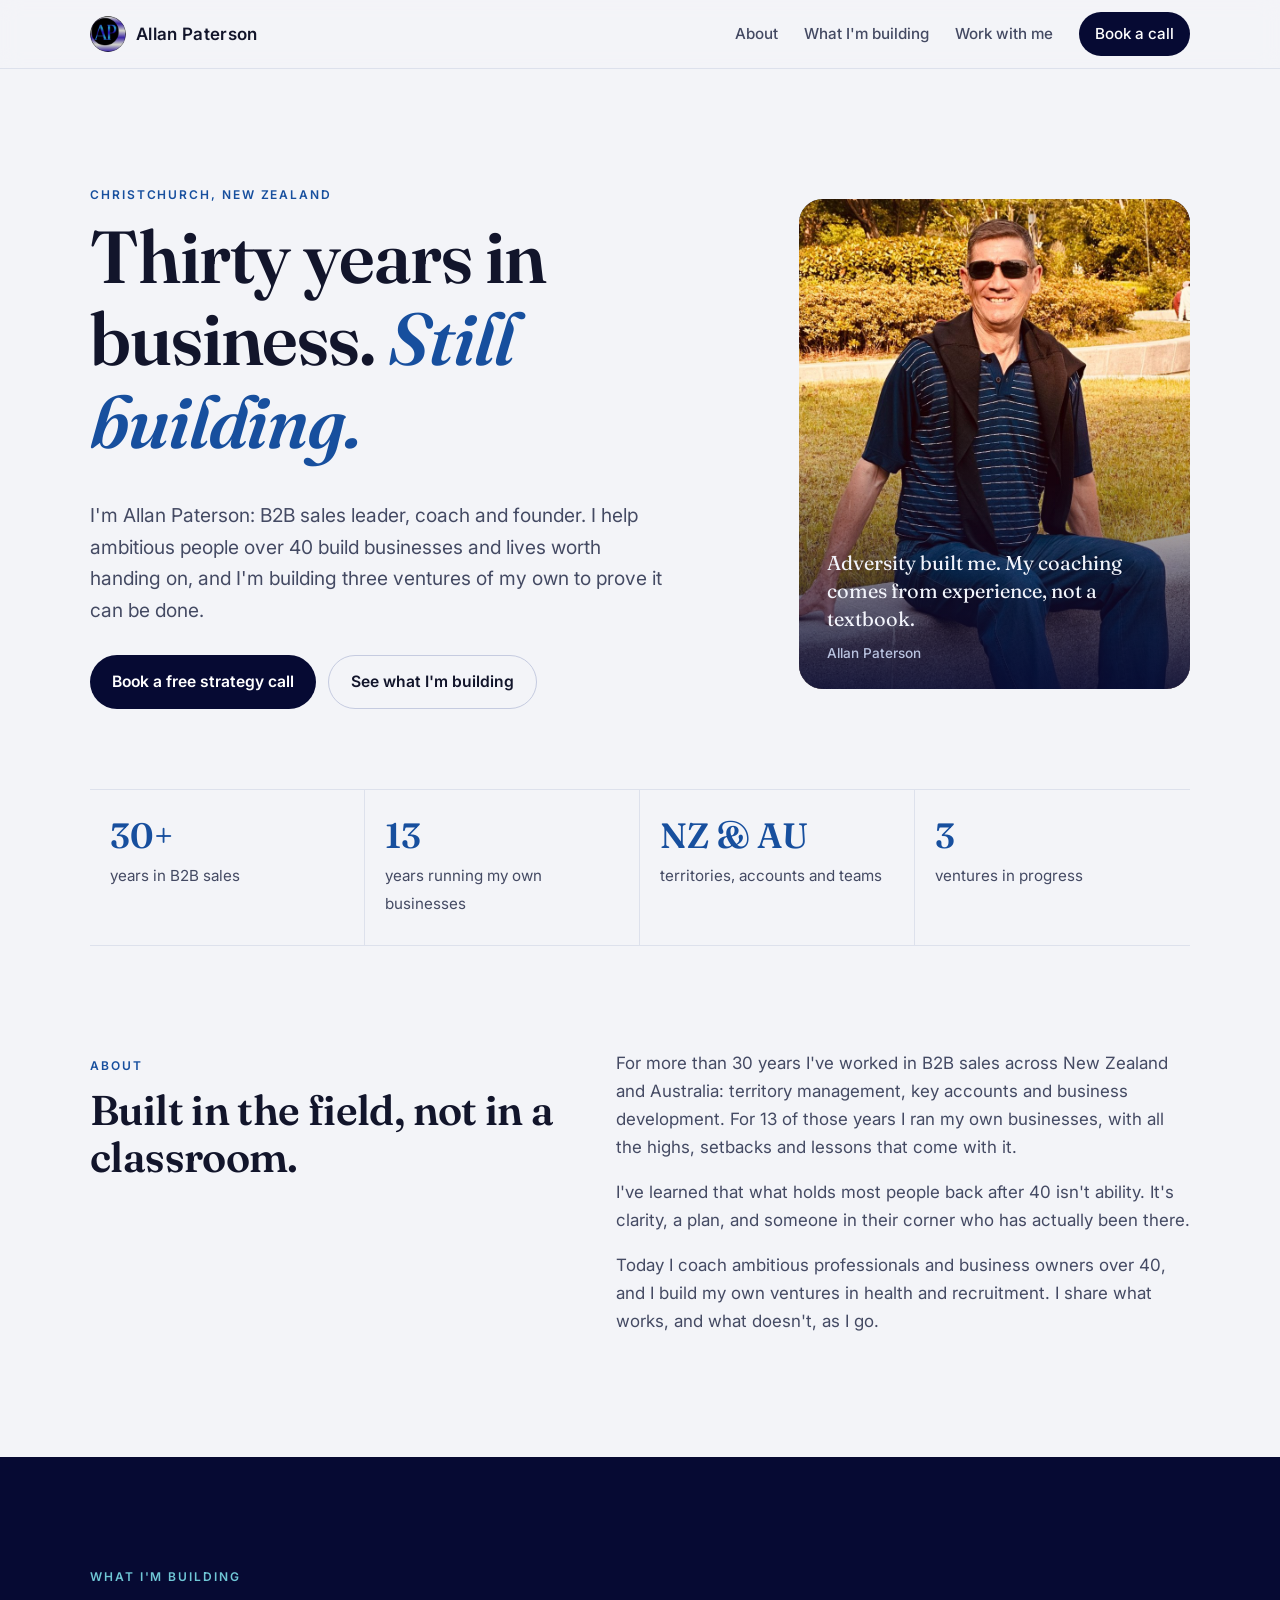
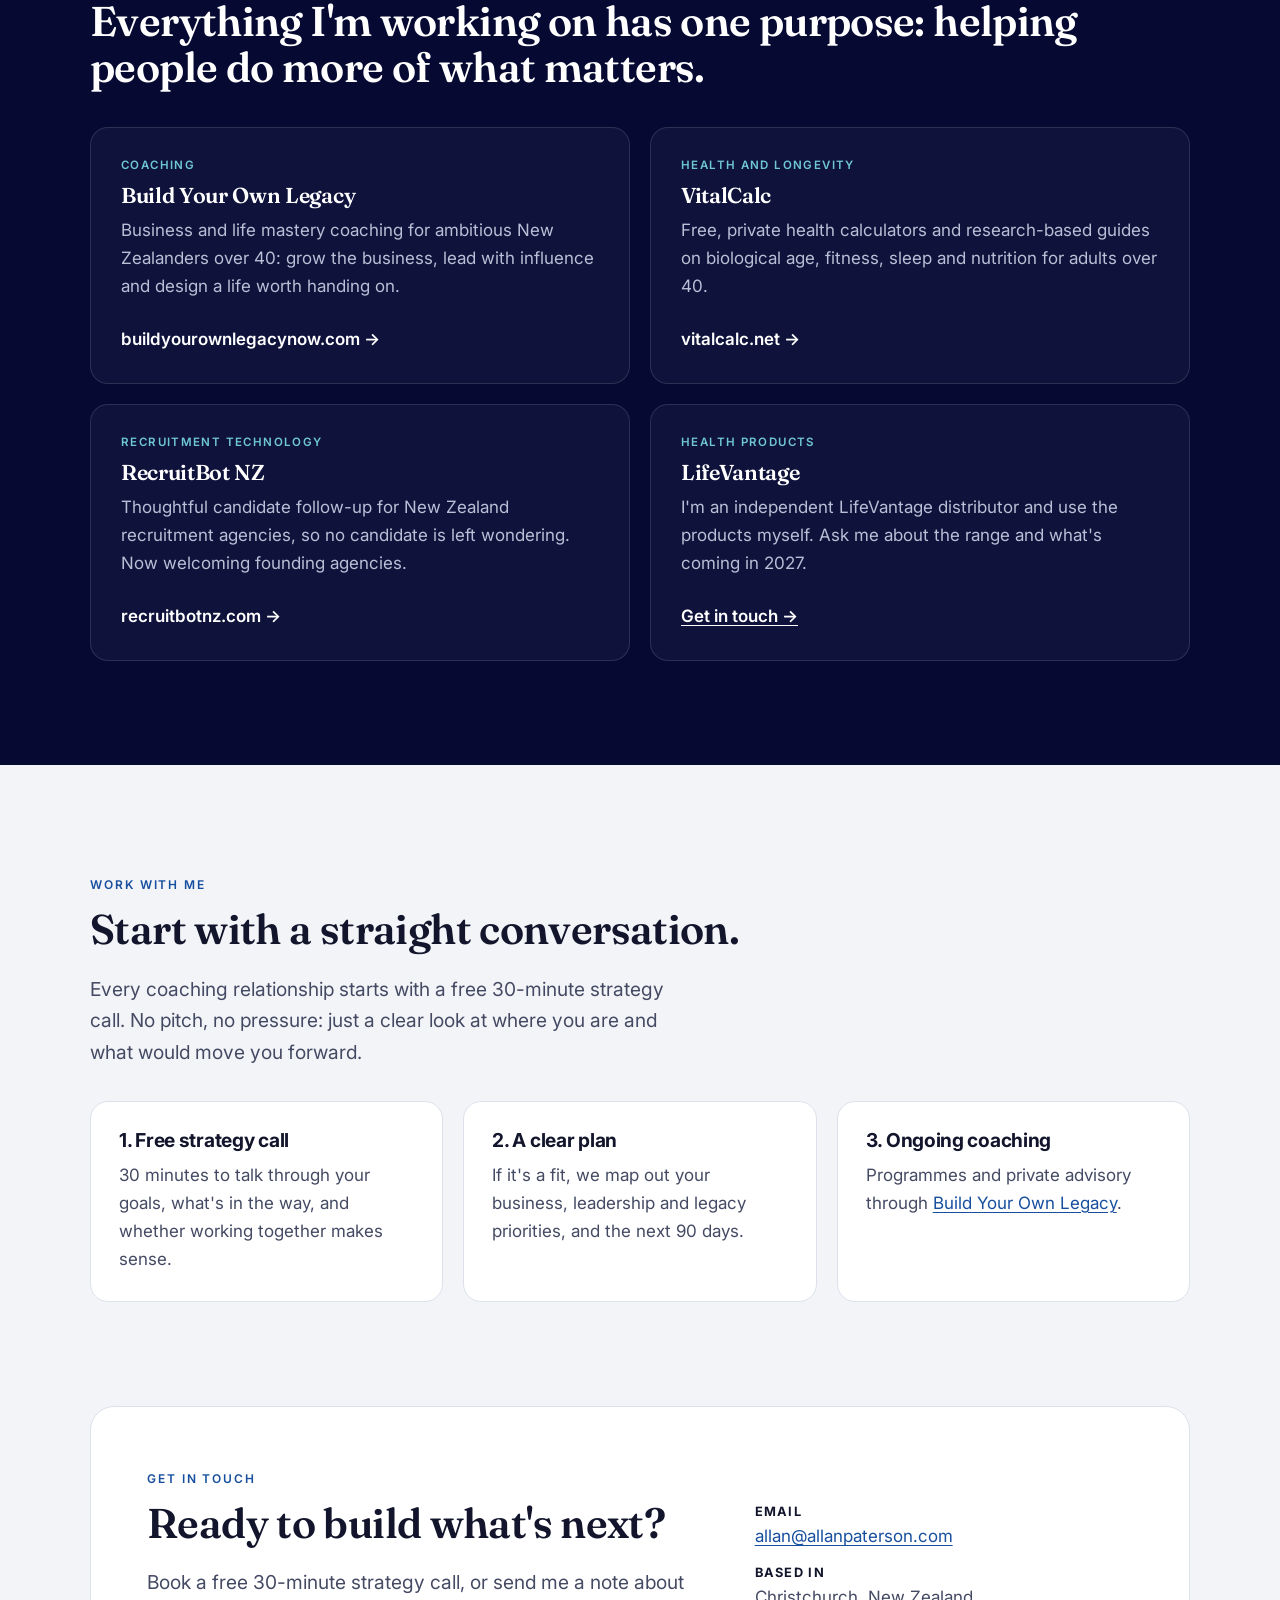
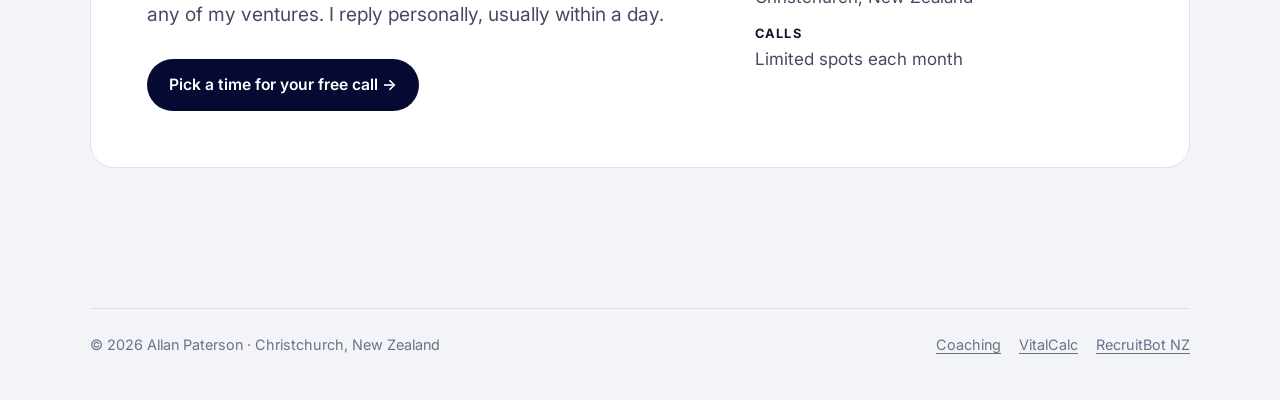
==== commit 7148c667: "Change 40+ years to 30+ years Co-Authored-By: Claude Opus 5.5 <noreply@anthropic.com> Claude-Session" ====
--- a/index.html
+++ b/index.html
@@ -4,11 +4,11 @@
   <meta charset="utf-8">
   <meta name="viewport" content="width=device-width, initial-scale=1">
   <title>Allan Paterson | Business Builder, Coach and Founder · Christchurch, NZ</title>
-  <meta name="description" content="Allan Paterson: 40+ years in B2B sales across New Zealand and Australia. Coach and founder of Build Your Own Legacy, VitalCalc and RecruitBot NZ, based in Christchurch.">
+  <meta name="description" content="Allan Paterson: 30+ years in B2B sales across New Zealand and Australia. Coach and founder of Build Your Own Legacy, VitalCalc and RecruitBot NZ, based in Christchurch.">
   <link rel="canonical" href="https://allanpaterson.com/">
   <meta property="og:type" content="website">
   <meta property="og:title" content="Allan Paterson">
-  <meta property="og:description" content="40+ years in business. Coach and founder of Build Your Own Legacy, VitalCalc and RecruitBot NZ.">
+  <meta property="og:description" content="30+ years in business. Coach and founder of Build Your Own Legacy, VitalCalc and RecruitBot NZ.">
   <meta property="og:url" content="https://allanpaterson.com/">
   <meta property="og:image" content="https://allanpaterson.com/assets/og.png">
   <meta name="twitter:card" content="summary_large_image">
@@ -18,7 +18,7 @@
   <link rel="preconnect" href="https://fonts.googleapis.com">
   <link rel="preconnect" href="https://fonts.gstatic.com" crossorigin>
   <link href="https://fonts.googleapis.com/css2?family=Fraunces:ital,opsz,wght@0,9..144,600;1,9..144,600&family=Inter:wght@400;500;600;700&display=swap" rel="stylesheet">
-  <link rel="stylesheet" href="/assets/style.css">
+  <link rel="stylesheet" href="/assets/style.css?v=3">
   <script type="application/ld+json">{"@context":"https://schema.org","@type":"Person","name":"Allan Paterson","url":"https://allanpaterson.com/","jobTitle":"Business coach and founder","address":{"@type":"PostalAddress","addressLocality":"Christchurch","addressCountry":"NZ"},"sameAs":["https://buildyourownlegacynow.com/","https://vitalcalc.net/","https://recruitbotnz.com/"]}</script>
 </head>
 <body>
@@ -39,7 +39,7 @@
       <div class="wrap hero-grid">
         <div>
           <span class="eyebrow">Christchurch, New Zealand</span>
-          <h1>Forty years in business. <em>Still building.</em></h1>
+          <h1>Thirty years in business. <em>Still building.</em></h1>
           <p class="lede">I'm Allan Paterson: B2B sales leader, coach and founder. I help ambitious people over 40 build businesses and lives worth handing on, and I'm building three ventures of my own to prove it can be done.</p>
           <div class="ctas">
             <a class="btn" href="#contact">Book a free strategy call</a>
@@ -56,7 +56,7 @@
 
     <div class="wrap">
       <div class="stats">
-        <div class="stat"><b>40+</b><span>years in B2B sales</span></div>
+        <div class="stat"><b>30+</b><span>years in B2B sales</span></div>
         <div class="stat"><b>13</b><span>years running my own businesses</span></div>
         <div class="stat"><b>NZ &amp; AU</b><span>territories, accounts and teams</span></div>
         <div class="stat"><b>3</b><span>ventures in progress</span></div>
@@ -70,7 +70,7 @@
           <h2>Built in the field, not in a classroom.</h2>
         </div>
         <div class="prose">
-          <p>For more than 40 years I've worked in B2B sales across New Zealand and Australia: territory management, key accounts and business development. For 13 of those years I ran my own businesses, with all the highs, setbacks and lessons that come with it.</p>
+          <p>For more than 30 years I've worked in B2B sales across New Zealand and Australia: territory management, key accounts and business development. For 13 of those years I ran my own businesses, with all the highs, setbacks and lessons that come with it.</p>
           <p>I've learned that what holds most people back after 40 isn't ability. It's clarity, a plan, and someone in their corner who has actually been there.</p>
           <p>Today I coach ambitious professionals and business owners over 40, and I build my own ventures in health and recruitment. I share what works, and what doesn't, as I go.</p>
         </div>
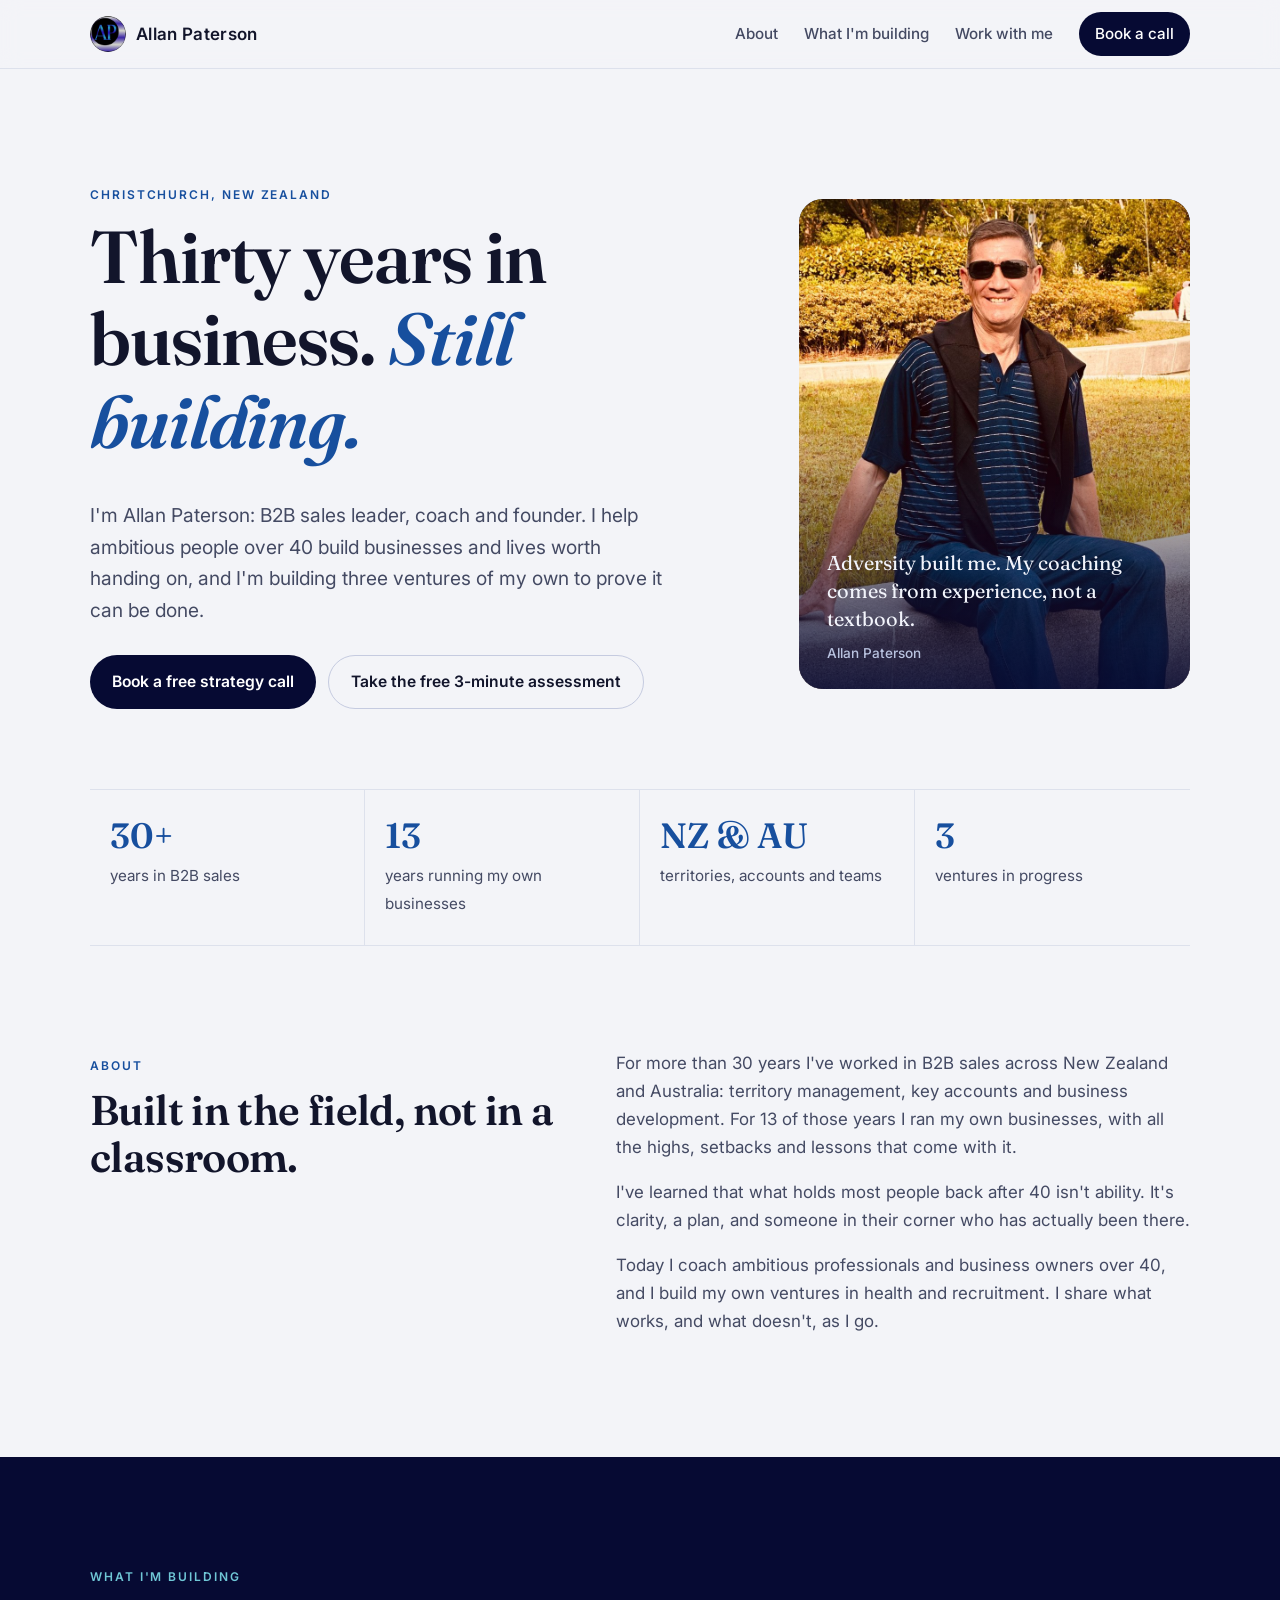
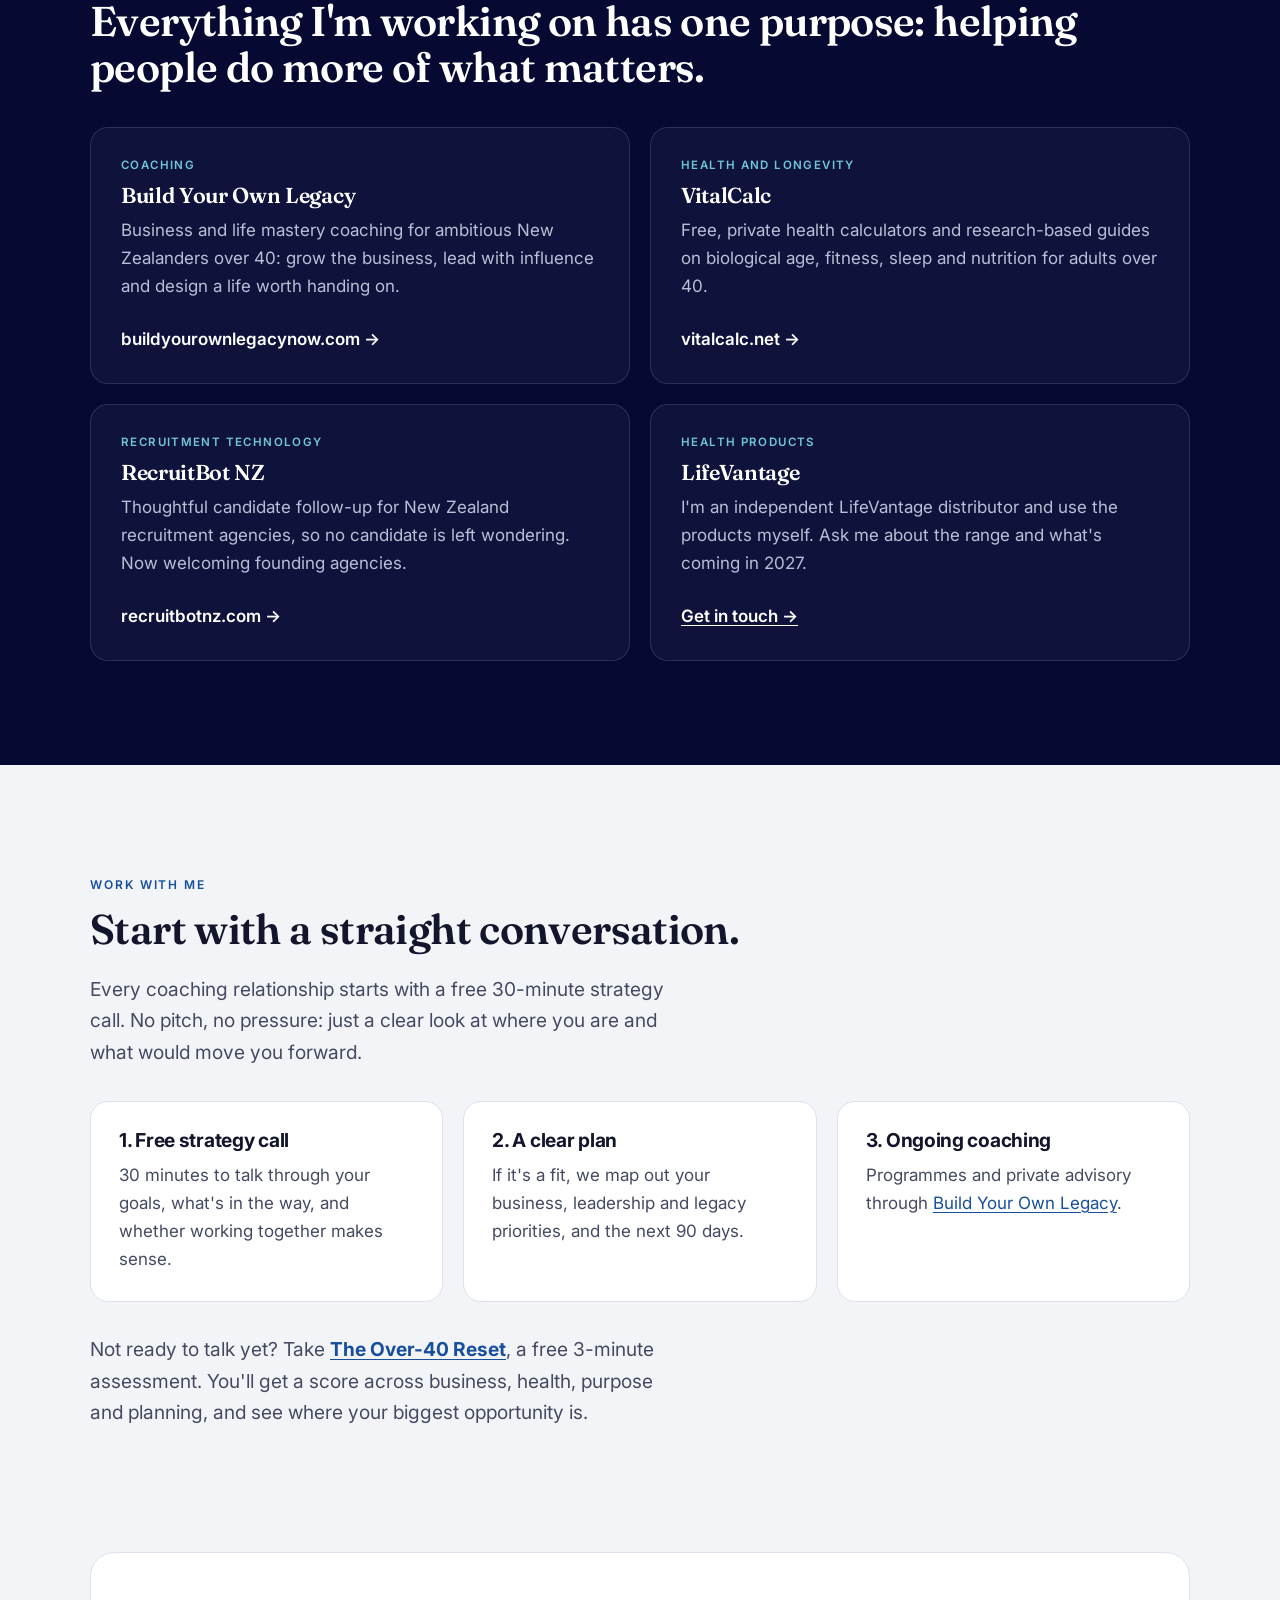
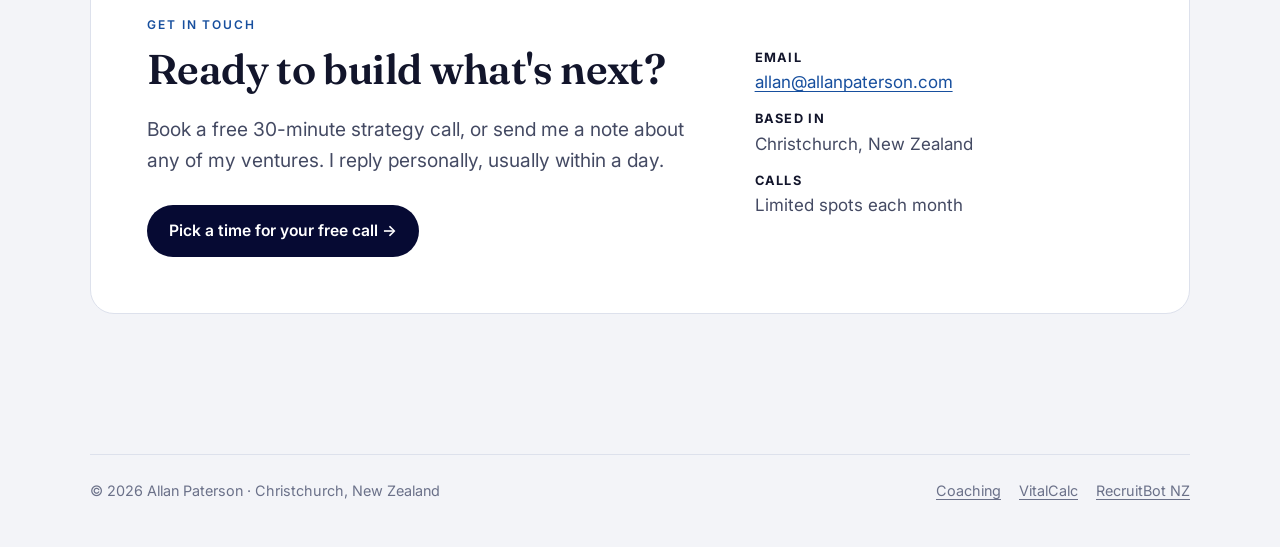
==== commit 33b4f95d: "Link the Over-40 Reset assessment from the homepage Co-Authored-By: Claude Opus 5.5 <noreply@anthrop" ====
--- a/index.html
+++ b/index.html
@@ -43,7 +43,7 @@
           <p class="lede">I'm Allan Paterson: B2B sales leader, coach and founder. I help ambitious people over 40 build businesses and lives worth handing on, and I'm building three ventures of my own to prove it can be done.</p>
           <div class="ctas">
             <a class="btn" href="#contact">Book a free strategy call</a>
-            <a class="btn btn-ghost" href="#ventures">See what I'm building</a>
+            <a class="btn btn-ghost" href="https://over40reset.floot.app/" target="_blank" rel="noopener">Take the free 3-minute assessment</a>
           </div>
         </div>
         <div class="portrait">
@@ -120,6 +120,7 @@
           <div class="offer"><h3>2. A clear plan</h3><p>If it's a fit, we map out your business, leadership and legacy priorities, and the next 90 days.</p></div>
           <div class="offer"><h3>3. Ongoing coaching</h3><p>Programmes and private advisory through <a href="https://buildyourownlegacynow.com/" target="_blank" rel="noopener">Build Your Own Legacy</a>.</p></div>
         </div>
+        <p class="lede" style="margin-top:32px">Not ready to talk yet? Take <a href="https://over40reset.floot.app/" target="_blank" rel="noopener"><strong>The Over-40 Reset</strong></a>, a free 3-minute assessment. You'll get a score across business, health, purpose and planning, and see where your biggest opportunity is.</p>
       </div>
     </section>
 
